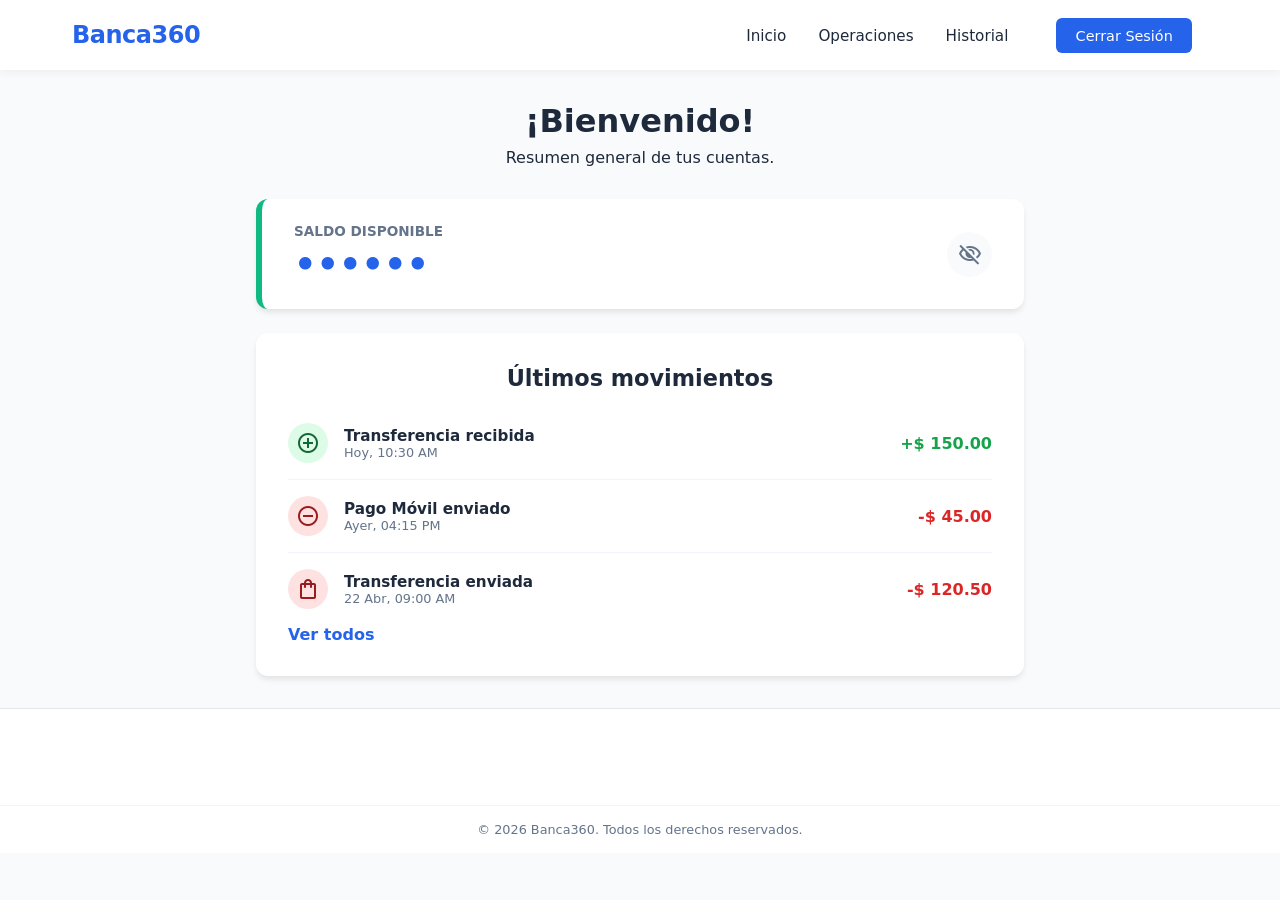
==== dashboard.html @ d0d2a0dc "igual a lo anterior con un poco mas, tmb el logout e historial (medio-medio) Co-authored-by: Copilot" ====
<!DOCTYPE html>
<html lang="es">
<head>
    <meta charset="UTF-8">
    <meta name="viewport" content="width=device-width, initial-scale=1.0">
    <title>Banca360 - Dashboard</title>
    <link rel="stylesheet" href="Style.css">
    <link href="https://fonts.googleapis.com/css2?family=Material+Symbols+Outlined" rel="stylesheet" />
</head>
<body>

    <nav class="navbar">
        <div class="nav-container">
            <a href="dashboard.html" class="nav-logo">Banca360</a>
            <div class="menu-toggle" id="mobile-menu">
                <span class="bar"></span>
                <span class="bar"></span>
                <span class="bar"></span>
            </div>
            <ul class="nav-menu">
                <li class="nav-item"><a href="dashboard.html" class="nav-link active">Inicio</a></li>
                <li class="nav-item opdesplegables">
                    <a href="#" class="nav-link">Operaciones</a>
                    <ul class="opdesplegables-menu">
                        <li><a href="transferencia.html">Transferencias</a></li>
                        <li><a href="pagomovil.html">Pago Móvil</a></li>
                        <li><a href="depositos.html">Depósitos</a></li>
                    </ul>
                </li>
                <li class="nav-item"><a href="historial.html" class="nav-link">Historial</a></li>
                <li class="nav-item"><a href="logout.html" class="nav-auth-btn">Cerrar Sesión</a></li>
            </ul>
        </div>
    </nav>

    <main class="page-content-wrapper">
        <div class="form-wrapper-custom">
            
            <div class="welcome-container">
                <h1>¡Bienvenido!</h1>
                <p>Resumen general de tus cuentas.</p>
            </div>

            <div class="dashboard-grid">
                
                <div class="task-card-custom balance-card">
                    <div class="balance-info">
                        <span class="balance-label">Saldo Disponible</span>
                        <div class="amount-wrapper">
                            <h2 id="balanceAmount" class="hidden">$ 1.000.000,00</h2>
                            <h2 id="balanceHidden">••••••</h2>
                        </div>
                    </div>
                    <button id="toggleBalance" class="btn-eye-toggle">
                        <span class="material-symbols-outlined" id="eyeIcon">visibility_off</span>
                    </button>
                </div>

                <div class="task-card-custom">
                    <div class="header-task">
                        <h2>Últimos movimientos</h2>
                    </div>
                    
                    <ul class="transaction-list">
                        <li class="transaction-item">
                            <div class="tx-icon incoming"><span class="material-symbols-outlined">add_circle</span></div>
                            <div class="tx-info">
                                <p class="tx-name">Transferencia recibida</p>
                                <p class="tx-date">Hoy, 10:30 AM</p>
                            </div>
                            <span class="tx-amount positive">+$ 150.00</span>
                        </li>
                        <li class="transaction-item">
                            <div class="tx-icon outgoing"><span class="material-symbols-outlined">remove_circle</span></div>
                            <div class="tx-info">
                                <p class="tx-name">Pago Móvil enviado</p>
                                <p class="tx-date">Ayer, 04:15 PM</p>
                            </div>
                            <span class="tx-amount negative">-$ 45.00</span>
                        </li>
                        <li class="transaction-item">
                            <div class="tx-icon outgoing"><span class="material-symbols-outlined">shopping_bag</span></div>
                            <div class="tx-info">
                                <p class="tx-name">Transferencia enviada</p>
                                <p class="tx-date">22 Abr, 09:00 AM</p>
                            </div>
                            <span class="tx-amount negative">-$ 120.50</span>
                        </li>
                    </ul>
                    <a href="historial.html" class="login-link">Ver todos</a>
                </div>
                
            </div>
        </div>
    </main>

    <footer class="footer">
        <div class="footer-bottom">
            &copy; 2026 Banca360. Todos los derechos reservados.
        </div>
    </footer>

    <script src="script.js"></script>
</body>
</html>
---- Style.css ----
:root {
    --primary-color: #2563eb;
    --text-dark: #1e293b;
    --text-light: #64748b;
    --bg-white: #ffffff;
    --bg-light: #f8fafc;
    --transition: all 0.3s ease;
}

* {
    margin: 0;
    padding: 0;
    box-sizing: border-box;
    font-family: 'Segoe UI', system-ui, sans-serif;
}

body {
    background-color: var(--bg-light);
    color: var(--text-dark);
}

/*////////////////////////////// NAVBAR //////////////////////////////*/
.navbar {
    background: var(--bg-white);
    height: 70px;
    display: flex;
    justify-content: center;
    align-items: center;
    position: sticky;
    top: 0;
    z-index: 1000;
    box-shadow: 0 2px 10px rgba(0,0,0,0.05);
}

.nav-container {
    display: flex;
    justify-content: space-between;
    align-items: center;
    width: 100%;
    max-width: 1200px;
    padding: 0 2rem;
}

.nav-logo {
    font-size: 1.5rem;
    font-weight: 700;
    color: var(--primary-color);
    text-decoration: none;
    letter-spacing: -0.5px;
}

.nav-menu {
    display: flex;
    list-style: none;
    align-items: center;
}

.nav-item {
    position: relative;
    padding: 0 1rem;
}

.nav-link {
    text-decoration: none;
    color: var(--text-dark);
    font-weight: 500;
    font-size: 0.95rem;
    transition: var(--transition);
}

.nav-link:hover {
    color: var(--primary-color);
}

/* --- opdesplegables --- */
.opdesplegables-menu {
    position: absolute;
    top: 100%;
    left: 0;
    background: var(--bg-white);
    box-shadow: 0 10px 15px -3px rgba(0,0,0,0.1);
    border-radius: 8px;
    padding: 0.5rem 0;
    min-width: 160px;
    opacity: 0;
    visibility: hidden;
    transform: translateY(10px);
    transition: var(--transition);
    list-style: none;
}

.opdesplegables:hover .opdesplegables-menu {
    opacity: 1;
    visibility: visible;
    transform: translateY(0);
}

.opdesplegables-menu li a {
    display: block;
    padding: 0.7rem 1.2rem;
    text-decoration: none;
    color: var(--text-light);
    font-size: 0.9rem;
    transition: var(--transition);
}

.opdesplegables-menu li a:hover {
    background: var(--bg-light);
    color: var(--primary-color);
    padding-left: 1.5rem;
}

/* --- BOTÓN AUTH --- */
.nav-auth-btn {
    background: var(--primary-color);
    color: white;
    padding: 0.6rem 1.2rem;
    border-radius: 6px;
    text-decoration: none;
    font-weight: 500;
    font-size: 0.9rem;
    transition: var(--transition);
    margin-left: 1rem;
}

.nav-auth-btn:hover {
    background: #1d4ed8;
    box-shadow: 0 4px 6px -1px rgba(37, 99, 235, 0.2);
}

/*////////////////////////////// FOOTER //////////////////////////////*/
.footer {
    background: var(--bg-white);
    border-top: 1px solid #e2e8f0;
    padding: 3rem 0 1rem 0;
    margin-top: auto;
}

.footer-container {
    max-width: 1200px;
    margin: 0 auto;
    display: grid;
    grid-template-columns: repeat(auto-fit, minmax(200px, 1fr));
    gap: 2rem;
    padding: 0 2rem;
}

.footer-section h3, .footer-section h4 {
    margin-bottom: 1rem;
    color: var(--text-dark);
}

.footer-section p, .footer-section ul {
    color: var(--text-light);
    font-size: 0.9rem;
    list-style: none;
}

.footer-section ul li {
    margin-bottom: 0.5rem;
}

.footer-section a {
    text-decoration: none;
    color: var(--text-light);
    transition: var(--transition);
}

.footer-section a:hover {
    color: var(--primary-color);
}

.footer-bottom {
    text-align: center;
    margin-top: 3rem;
    padding-top: 1rem;
    border-top: 1px solid #f1f5f9;
    font-size: 0.8rem;
    color: var(--text-light);
}
/***************************************************/

/* --- RESPONSIVE --- */
@media screen and (max-width: 768px) {
    .menu-toggle {
        display: block;
        cursor: pointer;
    }
    
    .bar {
        display: block;
        width: 25px;
        height: 3px;
        margin: 5px auto;
        background: var(--text-dark);
        transition: var(--transition);
    }

    .nav-menu {
        position: fixed;
        top: -100%;
        left: 0;
        flex-direction: column;
        background: var(--bg-white);
        width: 100%;
        text-align: center;
        transition: 0.3s;
        box-shadow: 0 10px 27px rgba(0, 0, 0, 0.05);
        padding: 2rem 0;
    }

    .nav-menu.active {
        top: 70px;
    }

    .nav-item {
        margin: 1.5rem 0;
    }

    .opdesplegables-menu {
        position: static;
        opacity: 1;
        visibility: visible;
        transform: none;
        box-shadow: none;
        display: none;
    }
    
    .opdesplegables:hover .opdesplegables-menu {
        display: block;
    }
}

/*////////////////////////////// FORMULARIO (MODIFICADO) //////////////////////////////*/

/* Wrapper: Resetea el centrado del main y limita el ancho */
.form-wrapper-custom {
    max-width: 800px;
    margin: 2rem auto;
    text-align: left; /* Corrige el problema de alineación */
    padding: 0 1rem;
}

/* La tarjeta blanca */
.task-card-custom {
    background: var(--bg-white);
    padding: 2rem;
    border-radius: 12px;
    box-shadow: 0 4px 6px -1px rgba(0,0,0,0.1);
}

.header-task h2 { 
    margin-bottom: 0.5rem; 
    font-size: 1.4rem; 
    color: var(--text-dark); 
    text-align: center;
}

.header-task h3 { 
    margin-bottom: 0.5rem; 
    font-size: 1.8rem; 
    color: var(--text-dark); 
    text-align: center;
}
.header-task p { 
    color: var(--text-light); 
    margin-bottom: 2rem; 
    font-size: 1.1rem; 
    text-align: center;
}
/* ********************** select ********************/

/* El contenedor ayuda a poner la flecha personalizada */
.select-caja-flecha {
    position: relative;
    width: 100%;
}

.select-minimalista{
    appearance: none; /* Quita el estilo de Windows/Mac */
    -webkit-appearance: none;
    padding: 0.8rem 1rem;
    border: 1px solid #d7e3f1;
    border-radius: 12px;
    background-color: white;
    font-size: 0.9rem;
    width: 100%;
    cursor: pointer;
    color: #333;
    /* La flechita de la imagen */
    background-image: url("data:image/svg+xml,%3Csvg xmlns='http://www.w3.org/2000/svg' fill='none' viewBox='0 0 24 24' stroke='%23333'%3E%3Cpath stroke-linecap='round' stroke-linejoin='round' stroke-width='2' d='M19 9l-7 7-7-7'%3E%3C/path%3E%3C/svg%3E");
    background-repeat: no-repeat;
    background-position: right 1rem center;
    background-size: 1rem;
}

/* El truco para las opciones */
.custom-minimal-select option {
    padding: 10px;
    background-color: white;
    color: #050834;
}
/*////////////////////////////// INPUT DE MONTO (RESPONSIVE & CENTRADO) //////////////////////////////*/

.amount-group {
    margin-bottom: 2.5rem;
    width: 100%;
    display: flex;
    flex-direction: column;
    align-items: center; /* Centra la etiqueta y el helper */
}

.amount-container {
    display: flex;
    justify-content: center; /* Mantiene el contenido centrado horizontalmente */
    align-items: baseline;   /* Alinea el texto 'Bs' con la base de los números */
    gap: 12px;
    padding: 1rem 0;
    border-bottom: 2px solid #e2e8f0;
    /* Responsive: ocupa el 90% del ancho móvil hasta un máximo de 400px */
    width: 90%; 
    max-width: 400px;
    margin: 0 auto;
    transition: var(--transition);
    overflow: hidden; /* Red de seguridad para evitar desbordamientos */
}

.amount-container:focus-within {
    border-color: var(--primary-color);
}

.currency-label {
    /* Tamaño fluido: se encoge en móviles pequeños */
    font-size: clamp(1.2rem, 5vw, 2rem); 
    font-weight: 800;
    color: var(--text-dark);
    flex-shrink: 0; /* Evita que el símbolo se aplaste */
}

.amount-container input {
    border: none !important;
    background: transparent !important;
    /* Fuente fluida: entre 2rem y 3.5rem según el ancho de pantalla */
    font-size: clamp(2rem, 8vw, 3.5rem) !important;
    font-weight: 700;
    color: var(--primary-color);
    outline: none !important;
    box-shadow: none !important;
    padding: 0 !important;
    text-align: center;
    /* Ocupa el espacio disponible sin empujar el contenedor */
    width: 100%;
    min-width: 0; 
}

.amount-container input::placeholder {
    color: #cbd5e1;
}

.amount-helper {
    display: flex;
    align-items: center;
    justify-content: center;
    gap: 6px;
    font-size: clamp(0.75rem, 3vw, 0.85rem);
    color: var(--text-light);
    margin-top: 1rem;
    padding: 0 1rem;
    text-align: center;
}

.amount-helper .material-symbols-outlined {
    font-size: 1.1rem;
    color: var(--primary-color);
}

/* Ajuste extra para pantallas extremadamente pequeñas */
@media (max-width: 320px) {
    .amount-container {
        gap: 5px;
    }
    .amount-container input {
        font-size: 1.8rem !important;
    }
}
/*////////////////////////////// ESTILOS PARA INPUTS CON ÍCONO (NUEVO) //////////////////////////////*/

.input-with-icon {
    position: relative;
    width: 100%;
    display: flex;
    align-items: center;
}

/* Estilo para el contenedor del ícono */
.input-with-icon .icon-perfil{
    position: absolute;
    left: 1rem; /* Posición desde la izquierda */
    display: flex;
    align-items: center;
    justify-content: center;
    pointer-events: none; /* Importante para que el clic pase al input */
    color: #a0aec0; /* Color gris de tu imagen */
}

/* Estilo para el ícono en sí (SVG o IMG) */
.input-with-icon .icon-perfil svg,
.input-with-icon .icon-perfil img {
    width: 1.1rem; /* Tamaño del ícono */
    height: 1.1rem;
}

/* Modificamos tu input existente para darle espacio al ícono */
.input-with-icon input {
    padding-left: 2.8rem !important; /* Mueve el texto a la derecha para no pisar el ícono */
}

/***************************************************/
/* Grid de formulario */
.form-row { 
    display: grid; 
    grid-template-columns: 1fr 1fr; 
    gap: 1.5rem; 
    margin-bottom: 1.5rem; 
}
.form-group { 
    display: flex; 
    flex-direction: column; 
    gap: 0.5rem; 
    margin-bottom: 1.5rem;
}
.form-group label { 
    font-weight: 600; 
    font-size: 0.9rem; 
    color: var(--text-dark);
}

/* Estilos para las secciones del formulario */
.form-section {
    border: none;
    border-top: 1px solid #e2e8f0;
    margin-top: 2rem;
    padding-top: 1.5rem;
}

/* El primer fieldset no necesita borde superior */
.form-section:first-of-type {
    border-top: none;
    margin-top: 0;
    padding-top: 0;
}

.section-title {
    font-size: 1.1rem;
    font-weight: 700;
    color: var(--primary-color);
    margin-bottom: 1rem;
    padding: 0 0.5rem;
    float: left; /* Permite que el título se comporte como un encabezado */
    width: 100%;
}

/* Ajuste para que los rows no se peguen a la leyenda */
.form-section .form-row {
    clear: both;
}

.form-group input, .form-group select, .form-group textarea {
    padding: 0.8rem;
    border: 1px solid #d7e3f1;
    border-radius: 12px;
    font-size: 0.9rem;
    width: 100%;
}
.form-group option{
    font-size: 0.9rem; 
    padding: 12px; 
    background-color: #f0f5fd;
}   
  
.form-group select:focus {
    outline: none;
    border-color: #b5bfdb;
}
.form-group input:focus, .form-group select:focus, .form-group textarea:focus {
    outline: none;
    border-color: #b5bfdb;
    box-shadow: 0 0 0 2px rgba(183, 183, 196, 0.2);
}

/* Contenedor del grupo */
.combo-id {
    display: flex;
    align-items: stretch;
}

/* Selector extra pequeño (XS) */
.select-tipo-xs {
    width: 50px !important; /* Ancho mínimo para la letra y la flecha */
    min-width: 50px !important;
    padding-left: 0.6rem !important;
    padding-right: 1.2rem !important; /* Espacio justo para la flecha */
    border-right: 1px solid #d7e3f1 !important;
    border-top-right-radius: 0 !important;
    border-bottom-right-radius: 0 !important;
    background-position: right 0.3rem center !important; /* Flecha pegada al borde derecho */
    font-size: 0.85rem !important;
}

/* Ajuste del input para que use el resto del espacio */
.combo-id input {
    flex: 1;
    border-top-left-radius: 0 !important;
    border-bottom-left-radius: 0 !important;
    padding-left: 0.8rem !important;
}

/* Reset de padding para la fecha (ya que no tiene icono) */
.input-with-icon input[type="date"] {
    padding-left: 0.8rem !important;
}

/* Contenedor de la sección */
.form-section-container {
    border: none;
    border-top: 1px solid #e2e8f0; /* Línea sutil divisoria */
    margin-top: 1rem;
    position: relative;
}

/* El primer bloque no necesita línea arriba */
.form-section-container:first-of-type {
    border-top: none;
    margin-top: 0;
    padding-top: 0;
}

/* Título de la sección (Legend) */
.custom-section-title {
    font-size: 1.1rem;
    font-weight: 700;
    color: var(--primary-color); /* Usa el azul de tu proyecto */
    display: block;
    padding: 0;
    margin: 0 0 1.5rem 0;
    width: 100%;
    float: none;
}

/* Ajuste para que las cuadrículas (form-row) respeten el espacio */
.form-section-container .form-row {
    margin-top: 0;
}


.tags-input { display: flex; gap: 0.5rem; align-items: center; min-height: 42px;}
.tag { background: #eef2ff; color: var(--primary-color); padding: 0.4rem 0.8rem; border-radius: 4px; font-size: 0.8rem; cursor: pointer; }

/* Actions */
.form-actions { display: flex; justify-content: flex-end; gap: 1rem; margin-top: 1rem; }
.btn-primary { background: var(--text-dark); color: white; padding: 0.8rem 1.5rem; border-radius: 6px; border: none; cursor: pointer; }
.btn-secondary { background: white; border: 1px solid #e2e8f0; padding: 0.8rem 1.5rem; border-radius: 6px; cursor: pointer; }

/* Responsive Form */
@media (max-width: 600px) {
    .form-row { grid-template-columns: 1fr; }
}

/* Lista de requisitos de contraseña */
.password-requirements {
    list-style: none;
    padding: 0;
    margin-top: 10px;
    font-size: 0.8rem;
    color: var(--text-light);
}

.password-requirements li {
    display: flex;
    align-items: center;
    gap: 8px;
    margin-bottom: 4px;
}

.password-requirements .material-symbols-outlined {
    font-size: 0.9rem;
    vertical-align: middle;
}

.password-requirements li.valid {
    color: #10b981;
}

.form-footer-actions {
    text-align: center;
    margin-top: 1rem;
}

.btn-submit-full {
    background: var(--primary-color);
    color: white;
    padding: 1rem;
    border-radius: 6px;
    border: none;
    font-weight: 500;
    font-size: 0.9rem;
    transition: var(--transition);
    width: 100%;
    cursor: pointer;
}

.btn-submit-full:hover {
    background: #1d4ed8;
    box-shadow: 0 4px 6px -1px rgba(37, 99, 235, 0.2);
}

.login-prompt {
    margin-top: 1.5rem;
    font-size: 0.9rem;
    color: var(--text-light);
    text-align: center;
    
}

.login-link {
    color: var(--primary-color);
    font-weight: 600;
    text-decoration: none;
    transition: var(--transition);
}

.login-link:hover {
    text-decoration: underline;
}

/* --- LOGIN --- */
.form-login-container {
    max-width: 450px !important; 
}

.centered-header {
    text-align: center;
}

/* --- SPINNER --- */
.spinner {
    display: none;
    width: 20px;
    height: 20px;
    border: 3px solid rgba(255,255,255,0.3);
    border-radius: 50%;
    border-top-color: #fff;
    animation: spin 1s ease-in-out infinite;
    margin-left: 10px;
}

.spinner.show {
    display: block;
}

@keyframes spin { 
    to { transform: rotate(360deg); } 
}

.btn-loading { 
    display: flex !important; 
    align-items: center; 
    justify-content: center; 
    pointer-events: none; 
    opacity: 0.8; 
}

.dashboard-grid {
    display: flex;
    flex-direction: column;
    gap: 1.5rem;
    max-width: 800px;
    margin: 0 auto;
}

/* --- DASHBOARD --- */
.welcome-container {
    margin-bottom: 2rem;
}

.welcome-container h1 {
    color: var(--text-dark);
    font-size: 2rem;
    margin-bottom: 0.2rem;
    text-align: center;
}

.welcome-container p {
    color: var(--text-dark);
    font-size: 1rem;
    margin-bottom: 0.2rem;
    margin-top: 0.5rem;
    text-align: center;
}

.balance-card {
    display: flex;
    justify-content: space-between;
    align-items: center;
    border-left: 6px solid #10b981;
    padding: 1.5rem 2rem !important;
}

.balance-info {
    display: flex;
    flex-direction: column;
}

.balance-label {
    font-size: 0.85rem;
    color: var(--text-light);
    text-transform: uppercase;
    font-weight: 600;
}

.amount-wrapper h2 {
    font-size: 2.2rem;
    color: var(--primary-color);
    margin: 5px 0 0 0;
}

.btn-eye-toggle {
    background: var(--bg-light);
    border: none;
    border-radius: 50%;
    width: 45px;
    height: 45px;
    cursor: pointer;
    display: flex;
    align-items: center;
    justify-content: center;
    color: var(--text-light);
    transition: var(--transition);
}

.btn-eye-toggle:hover {
    background: #e2e8f0;
    color: var(--primary-color);
}

/* Transacciones */
.transaction-list {
    list-style: none;
    margin-top: 1rem;
}

.transaction-item {
    display: flex;
    align-items: center;
    padding: 1rem 0;
    border-bottom: 1px solid #f1f5f9;
}

.transaction-item:last-child {
    border-bottom: none;
}

.tx-icon {
    width: 40px;
    height: 40px;
    border-radius: 50%;
    display: flex;
    align-items: center;
    justify-content: center;
    margin-right: 1rem;
}

.incoming { background: #dcfce7; color: #166534; }
.outgoing { background: #fee2e2; color: #991b1b; }

.tx-info { flex: 1; }
.tx-name { font-weight: 600; font-size: 0.95rem; }
.tx-date { font-size: 0.8rem; color: var(--text-light); }

.tx-amount { font-weight: 700; }
.positive { color: #16a34a; }
.negative { color: #dc2626; }

.hidden { display: none !important; }

/* --- LÓGICA DE CENTRADO TOTAL --- */
.layout-centrado-total {
    display: flex;
    flex-direction: column;
    min-height: 100vh; 
}

.layout-centrado-total .page-content-wrapper {
    flex: 1; 
    display: flex;
    align-items: center;
    justify-content: center; 
    padding: 0;
}

.layout-centrado-total .form-wrapper-custom {
    margin: 0 !important; 
    width: 100%;
    max-width: 500px; 
}


.card-logout-centrada {
    text-align: center;
}

.icon-finalizado {
    font-size: 4rem !important;
    color: #10b981;
    margin-bottom: 1rem;
}

.btn-regreso-centrado {
    display: block;
    text-decoration: none;
}

/* --- FOOTER MINIMALISTA --- */
.layout-centrado-total .footer {
    padding: 1rem 0 !important; 
    margin-top: 0 !important;
    border-top: none !important;
}

.layout-centrado-total .footer-bottom {
    margin-top: 0 !important;
    padding-top: 0 !important;
    border-top: none !important;
    font-size: 0.75rem !important;
}

.layout-centrado-total .footer-container {
    display: none; 
}

/* --- ESTILOS DE HISTORIAL Y FILTROS --- */

.filter-container {
    display: flex;
    gap: 10px;
    margin-bottom: 1.5rem;
}

.filter-btn {
    padding: 0.6rem 1.2rem;
    border-radius: 20px;
    border: 1px solid #d7e3f1;
    background: white;
    color: var(--text-light);
    cursor: pointer;
    font-size: 0.85rem;
    font-weight: 500;
    transition: var(--transition);
}

.filter-btn:hover {
    background: var(--bg-light);
    border-color: var(--primary-color);
}

.filter-btn.active {
    background: var(--primary-color);
    color: white;
    border-color: var(--primary-color);
    box-shadow: 0 4px 6px -1px rgba(37, 99, 235, 0.2);
}

/* Ajuste de la fila de transacción */
.btn-detail-icon {
    margin-left: 1rem;
    color: var(--text-light);
    display: flex;
    align-items: center;
    transition: var(--transition);
}

.btn-detail-icon:hover {
    color: var(--primary-color);
    transform: translateX(3px);
}

.tx-entry {
    transition: all 0.2s ease-in-out;
}

/* Estilo para que se vea clickable */
.transaction-item:hover {
    background-color: #fcfdfe;
}
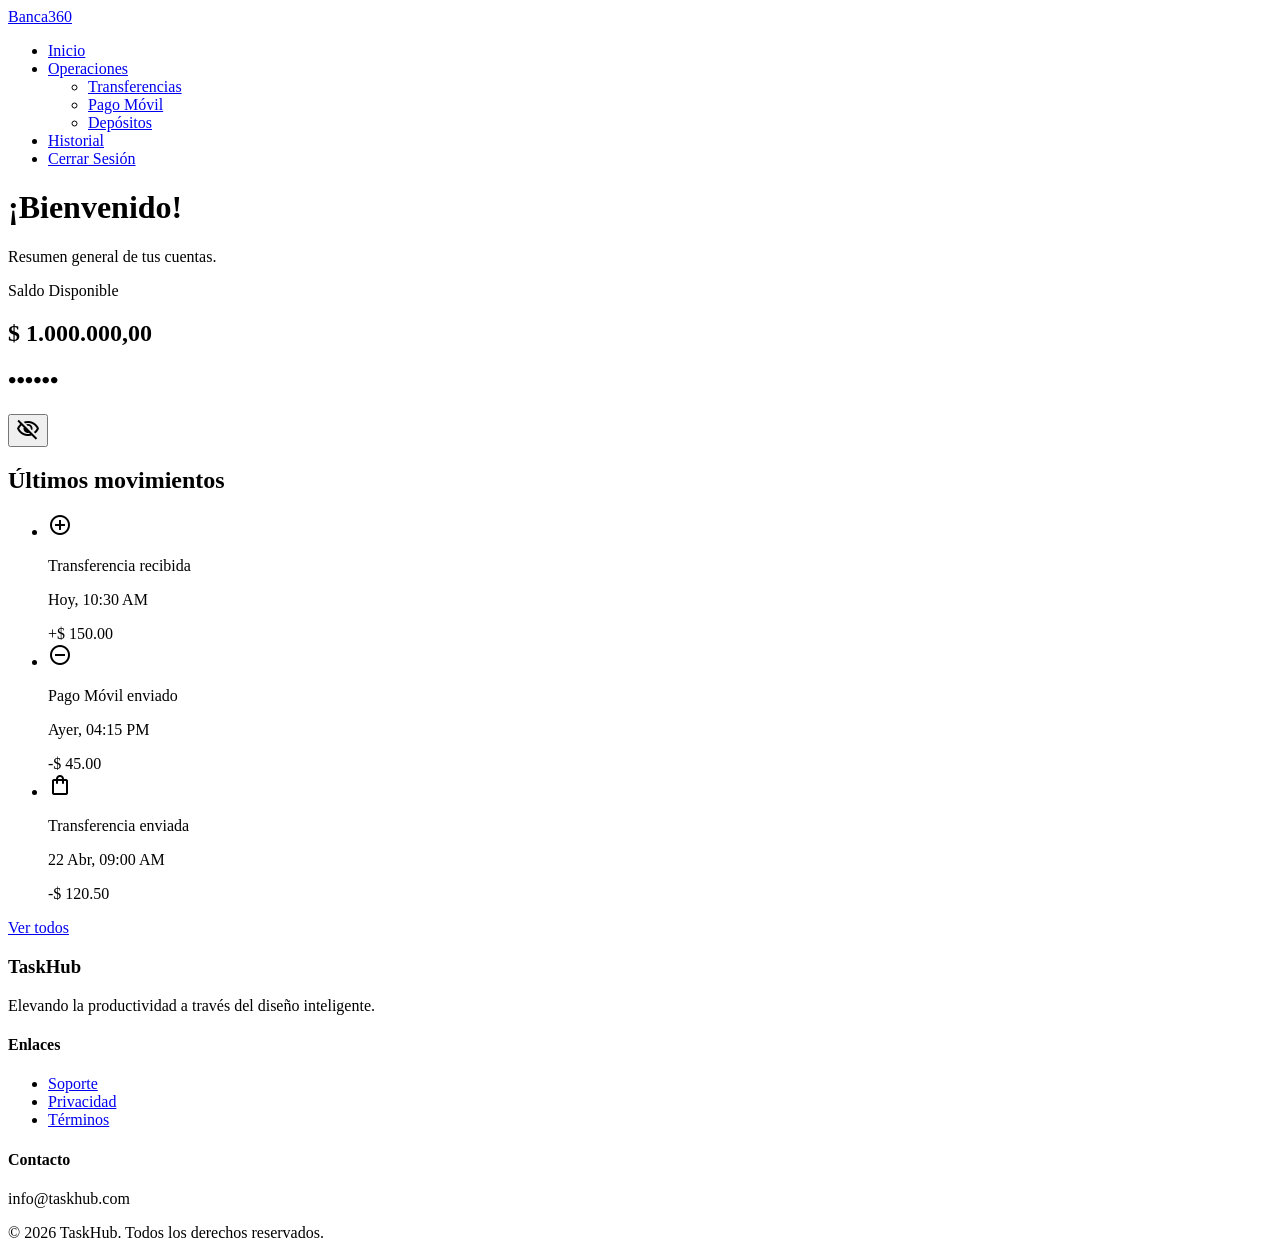
==== commit 838e53d6: "rutas acomodadas Co-authored-by: Copilot <copilot@github.com>" ====
--- a/dashboard.html
+++ b/dashboard.html
@@ -95,8 +95,26 @@
     </main>
 
     <footer class="footer">
+        <div class="footer-container">
+            <div class="footer-section">
+                <h3>TaskHub</h3>
+                <p>Elevando la productividad a través del diseño inteligente.</p>
+            </div>
+            <div class="footer-section">
+                <h4>Enlaces</h4>
+                <ul>
+                    <li><a href="#">Soporte</a></li>
+                    <li><a href="#">Privacidad</a></li>
+                    <li><a href="#">Términos</a></li>
+                </ul>
+            </div>
+            <div class="footer-section">
+                <h4>Contacto</h4>
+                <p>info@taskhub.com</p>
+            </div>
+        </div>
         <div class="footer-bottom">
-            &copy; 2026 Banca360. Todos los derechos reservados.
+            &copy; 2026 TaskHub. Todos los derechos reservados.
         </div>
     </footer>
 
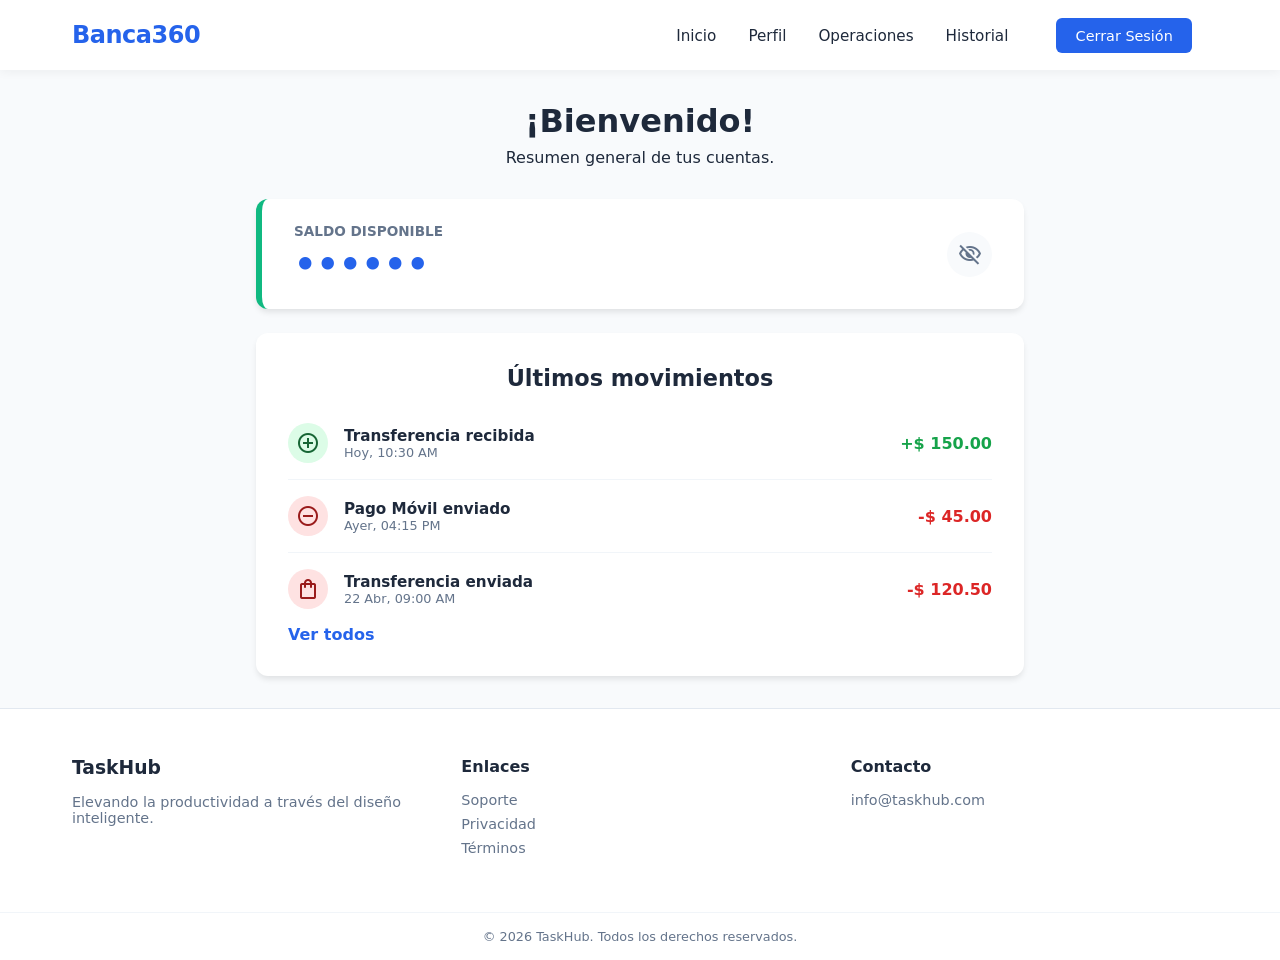
==== commit 2e28d172: "historial casi listo Co-authored-by: Copilot <copilot@github.com>" ====
--- a/dashboard.html
+++ b/dashboard.html
@@ -17,8 +17,10 @@
                 <span class="bar"></span>
                 <span class="bar"></span>
             </div>
+            
             <ul class="nav-menu">
                 <li class="nav-item"><a href="dashboard.html" class="nav-link active">Inicio</a></li>
+                <li class="nav-item"><a href="perfil.html" class="nav-link">Perfil</a></li>
                 <li class="nav-item opdesplegables">
                     <a href="#" class="nav-link">Operaciones</a>
                     <ul class="opdesplegables-menu">
--- a/Style.css
+++ b/Style.css
@@ -0,0 +1,1100 @@
+:root {
+    --primary-color: #2563eb;
+    --text-dark: #1e293b;
+    --text-light: #64748b;
+    --bg-white: #ffffff;
+    --bg-light: #f8fafc;
+    --border-color: #e2e8f0;
+    --transition: all 0.3s ease;
+}
+
+* {
+    margin: 0;
+    padding: 0;
+    box-sizing: border-box;
+    font-family: 'Segoe UI', system-ui, sans-serif;
+}
+
+body {
+    background-color: var(--bg-light);
+    color: var(--text-dark);
+}
+
+/*////////////////////////////// NAVBAR //////////////////////////////*/
+.navbar {
+    background: var(--bg-white);
+    height: 70px;
+    display: flex;
+    justify-content: center;
+    align-items: center;
+    position: sticky;
+    top: 0;
+    z-index: 1000;
+    box-shadow: 0 2px 10px rgba(0,0,0,0.05);
+}
+
+.nav-container {
+    display: flex;
+    justify-content: space-between;
+    align-items: center;
+    width: 100%;
+    max-width: 1200px;
+    padding: 0 2rem;
+}
+
+.nav-logo {
+    font-size: 1.5rem;
+    font-weight: 700;
+    color: var(--primary-color);
+    text-decoration: none;
+    letter-spacing: -0.5px;
+}
+
+.nav-menu {
+    display: flex;
+    list-style: none;
+    align-items: center;
+}
+
+.nav-item {
+    position: relative;
+    padding: 0 1rem;
+}
+
+.nav-link {
+    text-decoration: none;
+    color: var(--text-dark);
+    font-weight: 500;
+    font-size: 0.95rem;
+    transition: var(--transition);
+}
+
+.nav-link:hover {
+    color: var(--primary-color);
+}
+
+/* --- opdesplegables --- */
+.opdesplegables-menu {
+    position: absolute;
+    top: 100%;
+    left: 0;
+    background: var(--bg-white);
+    box-shadow: 0 10px 15px -3px rgba(0,0,0,0.1);
+    border-radius: 8px;
+    padding: 0.5rem 0;
+    min-width: 160px;
+    opacity: 0;
+    visibility: hidden;
+    transform: translateY(10px);
+    transition: var(--transition);
+    list-style: none;
+}
+
+.opdesplegables:hover .opdesplegables-menu {
+    opacity: 1;
+    visibility: visible;
+    transform: translateY(0);
+}
+
+.opdesplegables-menu li a {
+    display: block;
+    padding: 0.7rem 1.2rem;
+    text-decoration: none;
+    color: var(--text-light);
+    font-size: 0.9rem;
+    transition: var(--transition);
+}
+
+.opdesplegables-menu li a:hover {
+    background: var(--bg-light);
+    color: var(--primary-color);
+    padding-left: 1.5rem;
+}
+
+/* --- BOTÓN AUTH --- */
+.nav-auth-btn {
+    background: var(--primary-color);
+    color: white;
+    padding: 0.6rem 1.2rem;
+    border-radius: 6px;
+    text-decoration: none;
+    font-weight: 500;
+    font-size: 0.9rem;
+    transition: var(--transition);
+    margin-left: 1rem;
+}
+
+.nav-auth-btn:hover {
+    background: #1d4ed8;
+    box-shadow: 0 4px 6px -1px rgba(37, 99, 235, 0.2);
+}
+
+/*////////////////////////////// FOOTER //////////////////////////////*/
+.footer {
+    background: var(--bg-white);
+    border-top: 1px solid #e2e8f0;
+    padding: 3rem 0 1rem 0;
+    margin-top: auto;
+}
+
+.footer-container {
+    max-width: 1200px;
+    margin: 0 auto;
+    display: grid;
+    grid-template-columns: repeat(auto-fit, minmax(200px, 1fr));
+    gap: 2rem;
+    padding: 0 2rem;
+}
+
+.footer-section h3, .footer-section h4 {
+    margin-bottom: 1rem;
+    color: var(--text-dark);
+}
+
+.footer-section p, .footer-section ul {
+    color: var(--text-light);
+    font-size: 0.9rem;
+    list-style: none;
+}
+
+.footer-section ul li {
+    margin-bottom: 0.5rem;
+}
+
+.footer-section a {
+    text-decoration: none;
+    color: var(--text-light);
+    transition: var(--transition);
+}
+
+.footer-section a:hover {
+    color: var(--primary-color);
+}
+
+.footer-bottom {
+    text-align: center;
+    margin-top: 3rem;
+    padding-top: 1rem;
+    border-top: 1px solid #f1f5f9;
+    font-size: 0.8rem;
+    color: var(--text-light);
+}
+/***************************************************/
+
+/* --- RESPONSIVE --- */
+@media screen and (max-width: 768px) {
+    .menu-toggle {
+        display: block;
+        cursor: pointer;
+    }
+    
+    .bar {
+        display: block;
+        width: 25px;
+        height: 3px;
+        margin: 5px auto;
+        background: var(--text-dark);
+        transition: var(--transition);
+    }
+
+    .nav-menu {
+        position: fixed;
+        top: -100%;
+        left: 0;
+        flex-direction: column;
+        background: var(--bg-white);
+        width: 100%;
+        text-align: center;
+        transition: 0.3s;
+        box-shadow: 0 10px 27px rgba(0, 0, 0, 0.05);
+        padding: 2rem 0;
+    }
+
+    .nav-menu.active {
+        top: 70px;
+    }
+
+    .nav-item {
+        margin: 1.5rem 0;
+    }
+
+    .opdesplegables-menu {
+        position: static;
+        opacity: 1;
+        visibility: visible;
+        transform: none;
+        box-shadow: none;
+        display: none;
+    }
+    
+    .opdesplegables:hover .opdesplegables-menu {
+        display: block;
+    }
+}
+
+/*////////////////////////////// FORMULARIO (MODIFICADO) //////////////////////////////*/
+
+/* Wrapper: Resetea el centrado del main y limita el ancho */
+.form-wrapper-custom {
+    max-width: 800px;
+    margin: 2rem auto;
+    text-align: left; /* Corrige el problema de alineación */
+    padding: 0 1rem;
+}
+
+/* La tarjeta blanca */
+.task-card-custom {
+    background: var(--bg-white);
+    padding: 2rem;
+    border-radius: 12px;
+    box-shadow: 0 4px 6px -1px rgba(0,0,0,0.1);
+}
+
+.header-task h2 { 
+    margin-bottom: 0.5rem; 
+    font-size: 1.4rem; 
+    color: var(--text-dark); 
+    text-align: center;
+}
+
+.header-task h3 { 
+    margin-bottom: 0.5rem; 
+    font-size: 1.8rem; 
+    color: var(--text-dark); 
+    text-align: center;
+}
+.header-task p { 
+    color: var(--text-light); 
+    margin-bottom: 2rem; 
+    font-size: 1.1rem; 
+    text-align: center;
+}
+/* ********************** select ********************/
+
+/* El contenedor ayuda a poner la flecha personalizada */
+.select-caja-flecha {
+    position: relative;
+    width: 100%;
+}
+
+.select-minimalista{
+    appearance: none; /* Quita el estilo de Windows/Mac */
+    -webkit-appearance: none;
+    padding: 0.8rem 1rem;
+    border: 1px solid #d7e3f1;
+    border-radius: 12px;
+    background-color: white;
+    font-size: 0.9rem;
+    width: 100%;
+    cursor: pointer;
+    color: #333;
+    /* La flechita de la imagen */
+    background-image: url("data:image/svg+xml,%3Csvg xmlns='http://www.w3.org/2000/svg' fill='none' viewBox='0 0 24 24' stroke='%23333'%3E%3Cpath stroke-linecap='round' stroke-linejoin='round' stroke-width='2' d='M19 9l-7 7-7-7'%3E%3C/path%3E%3C/svg%3E");
+    background-repeat: no-repeat;
+    background-position: right 1rem center;
+    background-size: 1rem;
+}
+
+/* El truco para las opciones */
+.custom-minimal-select option {
+    padding: 10px;
+    background-color: white;
+    color: #050834;
+}
+/*////////////////////////////// INPUT DE MONTO (RESPONSIVE & CENTRADO) //////////////////////////////*/
+
+.amount-group {
+    margin-bottom: 2.5rem;
+    width: 100%;
+    display: flex;
+    flex-direction: column;
+    align-items: center; /* Centra la etiqueta y el helper */
+}
+
+.amount-container {
+    display: flex;
+    justify-content: center; /* Mantiene el contenido centrado horizontalmente */
+    align-items: baseline;   /* Alinea el texto 'Bs' con la base de los números */
+    gap: 12px;
+    padding: 1rem 0;
+    border-bottom: 2px solid #e2e8f0;
+    /* Responsive: ocupa el 90% del ancho móvil hasta un máximo de 400px */
+    width: 90%; 
+    max-width: 400px;
+    margin: 0 auto;
+    transition: var(--transition);
+    overflow: hidden; /* Red de seguridad para evitar desbordamientos */
+}
+
+.amount-container:focus-within {
+    border-color: var(--primary-color);
+}
+
+.currency-label {
+    /* Tamaño fluido: se encoge en móviles pequeños */
+    font-size: clamp(1.2rem, 5vw, 2rem); 
+    font-weight: 800;
+    color: var(--text-dark);
+    flex-shrink: 0; /* Evita que el símbolo se aplaste */
+}
+
+.amount-container input {
+    border: none !important;
+    background: transparent !important;
+    /* Fuente fluida: entre 2rem y 3.5rem según el ancho de pantalla */
+    font-size: clamp(2rem, 8vw, 3.5rem) !important;
+    font-weight: 700;
+    color: var(--primary-color);
+    outline: none !important;
+    box-shadow: none !important;
+    padding: 0 !important;
+    text-align: center;
+    /* Ocupa el espacio disponible sin empujar el contenedor */
+    width: 100%;
+    min-width: 0; 
+}
+
+.amount-container input::placeholder {
+    color: #cbd5e1;
+}
+
+.amount-helper {
+    display: flex;
+    align-items: center;
+    justify-content: center;
+    gap: 6px;
+    font-size: clamp(0.75rem, 3vw, 0.85rem);
+    color: var(--text-light);
+    margin-top: 1rem;
+    padding: 0 1rem;
+    text-align: center;
+}
+
+.amount-helper .material-symbols-outlined {
+    font-size: 1.1rem;
+    color: var(--primary-color);
+}
+
+/* Ajuste extra para pantallas extremadamente pequeñas */
+@media (max-width: 320px) {
+    .amount-container {
+        gap: 5px;
+    }
+    .amount-container input {
+        font-size: 1.8rem !important;
+    }
+}
+/*////////////////////////////// ESTILOS PARA INPUTS CON ÍCONO (NUEVO) //////////////////////////////*/
+
+.input-with-icon {
+    position: relative;
+    width: 100%;
+    display: flex;
+    align-items: center;
+}
+
+/* Estilo para el contenedor del ícono */
+.input-with-icon .icon-perfil{
+    position: absolute;
+    left: 1rem; /* Posición desde la izquierda */
+    display: flex;
+    align-items: center;
+    justify-content: center;
+    pointer-events: none; /* Importante para que el clic pase al input */
+    color: #a0aec0; /* Color gris de tu imagen */
+}
+
+/* Estilo para el ícono en sí (SVG o IMG) */
+.input-with-icon .icon-perfil svg,
+.input-with-icon .icon-perfil img {
+    width: 1.1rem; /* Tamaño del ícono */
+    height: 1.1rem;
+}
+
+/* Modificamos tu input existente para darle espacio al ícono */
+.input-with-icon input {
+    padding-left: 2.8rem !important; /* Mueve el texto a la derecha para no pisar el ícono */
+}
+
+/***************************************************/
+/* Grid de formulario */
+.form-row { 
+    display: grid; 
+    grid-template-columns: 1fr 1fr; 
+    gap: 1.5rem; 
+    margin-bottom: 1.5rem; 
+}
+.form-group { 
+    display: flex; 
+    flex-direction: column; 
+    gap: 0.5rem; 
+    margin-bottom: 1.5rem;
+}
+.form-group label { 
+    font-weight: 600; 
+    font-size: 0.9rem; 
+    color: var(--text-dark);
+}
+
+/* Estilos para las secciones del formulario */
+.form-section {
+    border: none;
+    border-top: 1px solid #e2e8f0;
+    margin-top: 2rem;
+    padding-top: 1.5rem;
+}
+
+/* El primer fieldset no necesita borde superior */
+.form-section:first-of-type {
+    border-top: none;
+    margin-top: 0;
+    padding-top: 0;
+}
+
+.section-title {
+    font-size: 1.1rem;
+    font-weight: 700;
+    color: var(--primary-color);
+    margin-bottom: 1rem;
+    padding: 0 0.5rem;
+    float: left; /* Permite que el título se comporte como un encabezado */
+    width: 100%;
+}
+
+/* Ajuste para que los rows no se peguen a la leyenda */
+.form-section .form-row {
+    clear: both;
+}
+
+.form-group input, .form-group select, .form-group textarea {
+    padding: 0.8rem;
+    border: 1px solid #d7e3f1;
+    border-radius: 12px;
+    font-size: 0.9rem;
+    width: 100%;
+}
+.form-group option{
+    font-size: 0.9rem; 
+    padding: 12px; 
+    background-color: #f0f5fd;
+}   
+  
+.form-group select:focus {
+    outline: none;
+    border-color: #b5bfdb;
+}
+.form-group input:focus, .form-group select:focus, .form-group textarea:focus {
+    outline: none;
+    border-color: #b5bfdb;
+    box-shadow: 0 0 0 2px rgba(183, 183, 196, 0.2);
+}
+
+/* Contenedor del grupo */
+.combo-id {
+    display: flex;
+    align-items: stretch;
+}
+
+/* Selector extra pequeño (XS) */
+.select-tipo-xs {
+    width: 50px !important; /* Ancho mínimo para la letra y la flecha */
+    min-width: 50px !important;
+    padding-left: 0.6rem !important;
+    padding-right: 1.2rem !important; /* Espacio justo para la flecha */
+    border-right: 1px solid #d7e3f1 !important;
+    border-top-right-radius: 0 !important;
+    border-bottom-right-radius: 0 !important;
+    background-position: right 0.3rem center !important; /* Flecha pegada al borde derecho */
+    font-size: 0.85rem !important;
+}
+
+/* Ajuste del input para que use el resto del espacio */
+.combo-id input {
+    flex: 1;
+    border-top-left-radius: 0 !important;
+    border-bottom-left-radius: 0 !important;
+    padding-left: 0.8rem !important;
+}
+
+/* Reset de padding para la fecha (ya que no tiene icono) */
+.input-with-icon input[type="date"] {
+    padding-left: 0.8rem !important;
+}
+
+/* Contenedor de la sección */
+.form-section-container {
+    border: none;
+    border-top: 1px solid #e2e8f0; /* Línea sutil divisoria */
+    margin-top: 1rem;
+    position: relative;
+}
+
+/* El primer bloque no necesita línea arriba */
+.form-section-container:first-of-type {
+    border-top: none;
+    margin-top: 0;
+    padding-top: 0;
+}
+
+/* Título de la sección (Legend) */
+.custom-section-title {
+    font-size: 1.1rem;
+    font-weight: 700;
+    color: var(--primary-color); /* Usa el azul de tu proyecto */
+    display: block;
+    padding: 0;
+    margin: 0 0 1.5rem 0;
+    width: 100%;
+    float: none;
+}
+
+/* Ajuste para que las cuadrículas (form-row) respeten el espacio */
+.form-section-container .form-row {
+    margin-top: 0;
+}
+
+
+.tags-input { display: flex; gap: 0.5rem; align-items: center; min-height: 42px;}
+.tag { background: #eef2ff; color: var(--primary-color); padding: 0.4rem 0.8rem; border-radius: 4px; font-size: 0.8rem; cursor: pointer; }
+
+/* Actions */
+.form-actions { display: flex; justify-content: flex-end; gap: 1rem; margin-top: 1rem; }
+.btn-primary { background: var(--text-dark); color: white; padding: 0.8rem 1.5rem; border-radius: 6px; border: none; cursor: pointer; }
+.btn-secondary { background: white; border: 1px solid #e2e8f0; padding: 0.8rem 1.5rem; border-radius: 6px; cursor: pointer; }
+
+/* Responsive Form */
+@media (max-width: 600px) {
+    .form-row { grid-template-columns: 1fr; }
+}
+
+/* Lista de requisitos de contraseña */
+.password-requirements {
+    list-style: none;
+    padding: 0;
+    margin-top: 10px;
+    font-size: 0.8rem;
+    color: var(--text-light);
+}
+
+.password-requirements li {
+    display: flex;
+    align-items: center;
+    gap: 8px;
+    margin-bottom: 4px;
+}
+
+.password-requirements .material-symbols-outlined {
+    font-size: 0.9rem;
+    vertical-align: middle;
+}
+
+.password-requirements li.valid {
+    color: #10b981;
+}
+
+.form-footer-actions {
+    text-align: center;
+    margin-top: 1rem;
+}
+
+.btn-submit-full {
+    background: var(--primary-color);
+    color: white;
+    padding: 1rem;
+    border-radius: 6px;
+    border: none;
+    font-weight: 500;
+    font-size: 0.9rem;
+    transition: var(--transition);
+    width: 100%;
+    cursor: pointer;
+}
+
+.btn-submit-full:hover {
+    background: #1d4ed8;
+    box-shadow: 0 4px 6px -1px rgba(37, 99, 235, 0.2);
+}
+
+.login-prompt {
+    margin-top: 1.5rem;
+    font-size: 0.9rem;
+    color: var(--text-light);
+    text-align: center;
+    
+}
+
+.login-link {
+    color: var(--primary-color);
+    font-weight: 600;
+    text-decoration: none;
+    transition: var(--transition);
+}
+
+.login-link:hover {
+    text-decoration: underline;
+}
+
+/* --- LOGIN --- */
+.form-login-container {
+    max-width: 450px !important; 
+}
+
+.centered-header {
+    text-align: center;
+}
+
+/* --- SPINNER --- */
+.spinner {
+    display: none;
+    width: 20px;
+    height: 20px;
+    border: 3px solid rgba(255,255,255,0.3);
+    border-radius: 50%;
+    border-top-color: #fff;
+    animation: spin 1s ease-in-out infinite;
+    margin-left: 10px;
+}
+
+.spinner.show {
+    display: block;
+}
+
+@keyframes spin { 
+    to { transform: rotate(360deg); } 
+}
+
+.btn-loading { 
+    display: flex !important; 
+    align-items: center; 
+    justify-content: center; 
+    pointer-events: none; 
+    opacity: 0.8; 
+}
+
+.dashboard-grid {
+    display: flex;
+    flex-direction: column;
+    gap: 1.5rem;
+    max-width: 800px;
+    margin: 0 auto;
+}
+
+/* --- DASHBOARD --- */
+.welcome-container {
+    margin-bottom: 2rem;
+}
+
+.welcome-container h1 {
+    color: var(--text-dark);
+    font-size: 2rem;
+    margin-bottom: 0.2rem;
+    text-align: center;
+}
+
+.welcome-container p {
+    color: var(--text-dark);
+    font-size: 1rem;
+    margin-bottom: 0.2rem;
+    margin-top: 0.5rem;
+    text-align: center;
+}
+
+.balance-card {
+    display: flex;
+    justify-content: space-between;
+    align-items: center;
+    border-left: 6px solid #10b981;
+    padding: 1.5rem 2rem !important;
+}
+
+.balance-info {
+    display: flex;
+    flex-direction: column;
+}
+
+.balance-label {
+    font-size: 0.85rem;
+    color: var(--text-light);
+    text-transform: uppercase;
+    font-weight: 600;
+}
+
+.amount-wrapper h2 {
+    font-size: 2.2rem;
+    color: var(--primary-color);
+    margin: 5px 0 0 0;
+}
+
+.btn-eye-toggle {
+    background: var(--bg-light);
+    border: none;
+    border-radius: 50%;
+    width: 45px;
+    height: 45px;
+    cursor: pointer;
+    display: flex;
+    align-items: center;
+    justify-content: center;
+    color: var(--text-light);
+    transition: var(--transition);
+}
+
+.btn-eye-toggle:hover {
+    background: #e2e8f0;
+    color: var(--primary-color);
+}
+
+/* Transacciones */
+.transaction-list {
+    list-style: none;
+    margin-top: 1rem;
+}
+
+.transaction-item {
+    display: flex;
+    align-items: center;
+    padding: 1rem 0;
+    border-bottom: 1px solid #f1f5f9;
+}
+
+.transaction-item:last-child {
+    border-bottom: none;
+}
+
+.tx-icon {
+    width: 40px;
+    height: 40px;
+    border-radius: 50%;
+    display: flex;
+    align-items: center;
+    justify-content: center;
+    margin-right: 1rem;
+}
+
+.incoming { background: #dcfce7; color: #166534; }
+.outgoing { background: #fee2e2; color: #991b1b; }
+
+.tx-info { flex: 1; }
+.tx-name { font-weight: 600; font-size: 0.95rem; }
+.tx-date { font-size: 0.8rem; color: var(--text-light); }
+
+.tx-amount { font-weight: 700; }
+.positive { color: #16a34a; }
+.negative { color: #dc2626; }
+
+.hidden { display: none !important; }
+
+/* --- LÓGICA DE CENTRADO TOTAL --- */
+.layout-centrado-total {
+    display: flex;
+    flex-direction: column;
+    min-height: 100vh; 
+}
+
+.layout-centrado-total .page-content-wrapper {
+    flex: 1; 
+    display: flex;
+    align-items: center;
+    justify-content: center; 
+    padding: 0;
+}
+
+.layout-centrado-total .form-wrapper-custom {
+    margin: 0 !important; 
+    width: 100%;
+    max-width: 500px; 
+}
+
+
+.card-logout-centrada {
+    text-align: center;
+}
+
+.icon-finalizado {
+    font-size: 4rem !important;
+    color: #10b981;
+    margin-bottom: 1rem;
+}
+
+.btn-regreso-centrado {
+    display: block;
+    text-decoration: none;
+}
+
+/* --- FOOTER MINIMALISTA --- */
+.layout-centrado-total .footer {
+    padding: 1rem 0 !important; 
+    margin-top: 0 !important;
+    border-top: none !important;
+}
+
+.layout-centrado-total .footer-bottom {
+    margin-top: 0 !important;
+    padding-top: 0 !important;
+    border-top: none !important;
+    font-size: 0.75rem !important;
+}
+
+.layout-centrado-total .footer-container {
+    display: none; 
+}
+
+/* --- ESTILOS DE HISTORIAL Y FILTROS --- */
+
+.filter-container {
+    display: flex;
+    gap: 10px;
+    margin-bottom: 1.5rem;
+}
+
+.filter-btn {
+    padding: 0.6rem 1.2rem;
+    border-radius: 20px;
+    border: 1px solid #d7e3f1;
+    background: white;
+    color: var(--text-light);
+    cursor: pointer;
+    font-size: 0.85rem;
+    font-weight: 500;
+    transition: var(--transition);
+}
+
+.filter-btn:hover {
+    background: var(--bg-light);
+    border-color: var(--primary-color);
+}
+
+.filter-btn.active {
+    background: var(--primary-color);
+    color: white;
+    border-color: var(--primary-color);
+    box-shadow: 0 4px 6px -1px rgba(37, 99, 235, 0.2);
+}
+
+/* Ajuste de la fila de transacción */
+.btn-detail-icon {
+    margin-left: 1rem;
+    color: var(--text-light);
+    display: flex;
+    align-items: center;
+    transition: var(--transition);
+}
+
+.btn-detail-icon:hover {
+    color: var(--primary-color);
+    transform: translateX(3px);
+}
+
+.tx-entry {
+    transition: all 0.2s ease-in-out;
+}
+
+/* Estilo para que se vea clickable */
+.transaction-item:hover {
+    background-color: #fcfdfe;
+}
+/* --- ESTILOS DE PERFIL --- */
+
+.profile-header {
+    text-align: center;
+    margin-bottom: 2rem;
+}
+
+.avatar-container {
+    margin-bottom: 1rem;
+}
+
+.avatar-container .material-symbols-outlined {
+    font-size: 5rem;
+    color: var(--primary-color);
+}
+
+.profile-card {
+    margin-bottom: 1.5rem !important;
+}
+
+.profile-info-grid {
+    display: grid;
+    grid-template-columns: 1fr 1fr; /* Dos columnas en pantallas grandes */
+    gap: 1.5rem;
+    margin-top: 1rem;
+}
+
+/* Ajuste para móvil */
+@media (max-width: 600px) {
+    .profile-info-grid {
+        grid-template-columns: 1fr;
+    }
+}
+
+.info-item label {
+    font-size: 0.8rem;
+    color: var(--text-light);
+    display: block;
+    margin-bottom: 4px;
+    text-transform: uppercase;
+    font-weight: 700;
+}
+
+.info-item p {
+    font-size: 1rem;
+    color: var(--text-dark);
+    font-weight: 500;
+}
+
+/* Opciones de Seguridad */
+.security-item {
+    display: flex;
+    justify-content: space-between;
+    align-items: center;
+    padding: 1rem 0;
+    border-bottom: 1px solid var(--border-color);
+}
+
+.security-item:last-child {
+    border-bottom: none;
+}
+
+.sec-title {
+    font-weight: 600;
+    color: var(--text-dark);
+}
+
+.sec-desc {
+    font-size: 0.85rem;
+    color: var(--text-light);
+}
+
+.status-badge {
+    padding: 4px 12px;
+    border-radius: 20px;
+    font-size: 0.75rem;
+    font-weight: 700;
+}
+
+.status-badge.valid {
+    background: #dcfce7;
+    color: #166534;
+}
+/* --- ESTILOS DEL DESPLEGABLE --- */
+.password-collapse {
+    max-height: 0;
+    overflow: hidden;
+    opacity: 0;
+    transition: max-height 0.5s cubic-bezier(0.4, 0, 0.2, 1), 
+                opacity 0.4s ease, 
+                margin 0.4s ease;
+    background: var(--bg-light);
+    border-radius: 8px;
+}
+
+.password-collapse.show {
+    max-height: 500px; /* Suficiente para los nuevos campos */
+    opacity: 1;
+    margin-top: 1rem;
+    padding: 1.5rem;
+    border: 1px solid var(--border-color);
+}
+
+/* Estilo para los checks de validación */
+.password-requirements {
+    margin-top: 10px;
+}
+
+.requirement {
+    display: flex;
+    align-items: center;
+    gap: 8px;
+    font-size: 0.85rem;
+    color: var(--text-light);
+    margin-bottom: 4px;
+    transition: color 0.3s ease;
+}
+
+.requirement.valid {
+    color: #166534; /* Verde éxito */
+}
+
+.requirement .material-symbols-outlined {
+    font-size: 16px;
+}
+
+/* Botón de información al lado del monto */
+.btn-info-detail {
+    background: none;
+    border: none;
+    color: var(--primary-color);
+    cursor: pointer;
+    margin-left: 10px;
+    display: flex;
+    align-items: center;
+    transition: transform 0.2s;
+}
+
+.btn-info-detail:hover {
+    transform: scale(1.2);
+}
+
+/* Estilos de la Mini Pantalla (Sobrepuesta) */
+.tx-modal-overlay {
+    position: fixed;
+    top: 0;
+    left: 0;
+    width: 100%;
+    height: 100%;
+    background: rgba(0, 0, 0, 0.5);
+    backdrop-filter: blur(4px);
+    display: none; /* Oculta por defecto */
+    justify-content: center;
+    align-items: center;
+    z-index: 3000;
+}
+
+.tx-modal-content {
+    background: white;
+    padding: 25px;
+    border-radius: 15px;
+    width: 90%;
+    max-width: 350px;
+    box-shadow: 0 10px 25px rgba(0,0,0,0.2);
+    animation: slideIn 0.3s ease-out;
+}
+
+@keyframes slideIn {
+    from { transform: translateY(20px); opacity: 0; }
+    to { transform: translateY(0); opacity: 1; }
+}
+
+.tx-modal-header {
+    display: flex;
+    justify-content: space-between;
+    align-items: center;
+    margin-bottom: 20px;
+    border-bottom: 1px solid #eee;
+    padding-bottom: 10px;
+}
+
+.close-modal {
+    font-size: 28px;
+    cursor: pointer;
+    color: #999;
+}
+
+.detail-item {
+    margin-bottom: 15px;
+    display: flex;
+    flex-direction: column;
+}
+
+.detail-item label {
+    font-size: 0.8rem;
+    color: #64748b;
+    text-transform: uppercase;
+    font-weight: bold;
+}
+
+.detail-item p {
+    font-size: 1rem;
+    color: #1e293b;
+    margin: 0;
+}
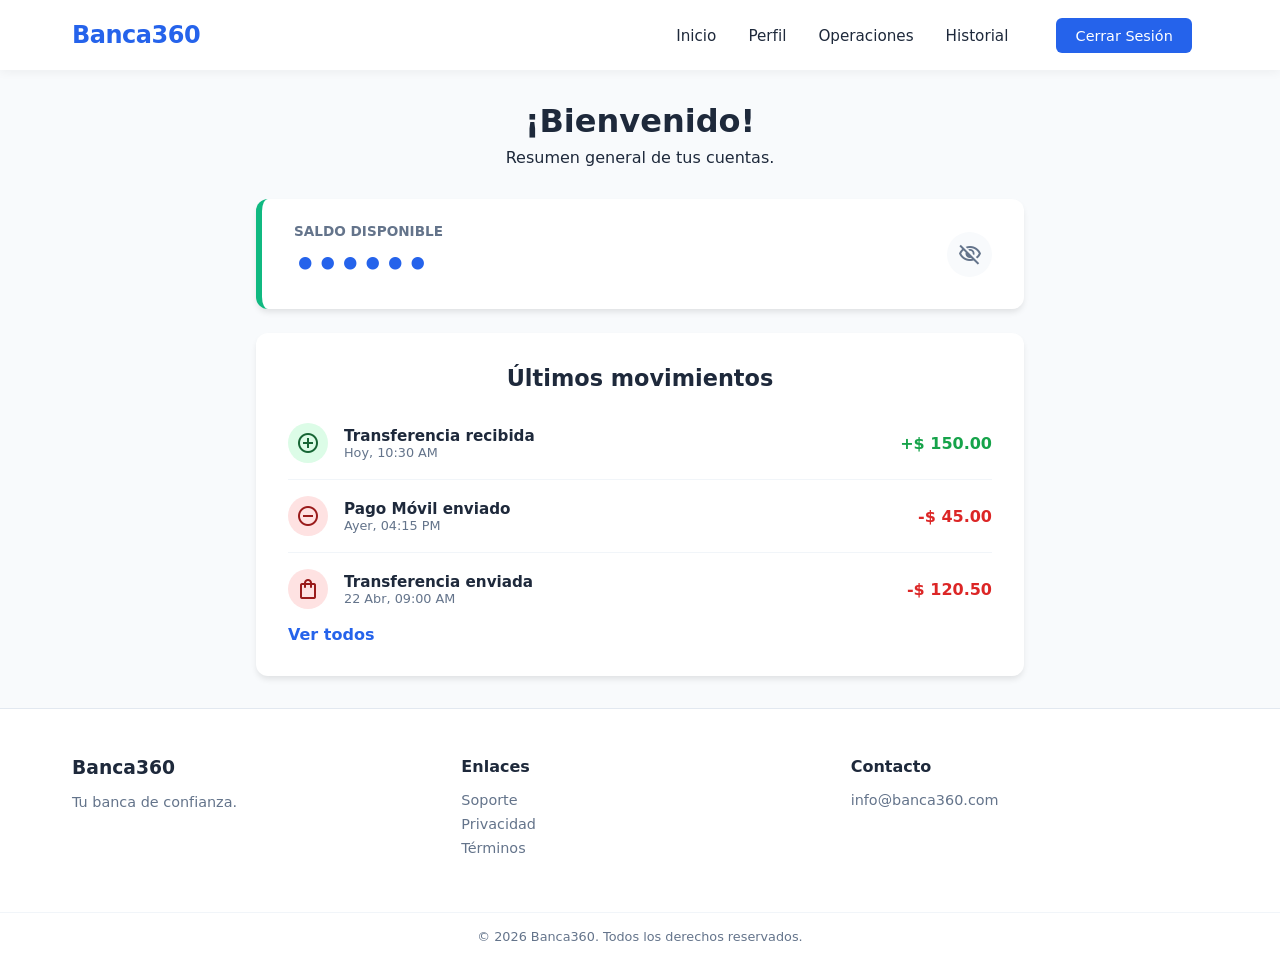
==== commit 3b7bad34: "historial y footers Co-authored-by: Copilot <copilot@github.com>" ====
--- a/dashboard.html
+++ b/dashboard.html
@@ -99,8 +99,8 @@
     <footer class="footer">
         <div class="footer-container">
             <div class="footer-section">
-                <h3>TaskHub</h3>
-                <p>Elevando la productividad a través del diseño inteligente.</p>
+                <h3>Banca360</h3>
+                <p>Tu banca de confianza.</p>
             </div>
             <div class="footer-section">
                 <h4>Enlaces</h4>
@@ -112,11 +112,11 @@
             </div>
             <div class="footer-section">
                 <h4>Contacto</h4>
-                <p>info@taskhub.com</p>
+                <p>info@banca360.com</p>
             </div>
         </div>
         <div class="footer-bottom">
-            &copy; 2026 TaskHub. Todos los derechos reservados.
+            &copy; 2026 Banca360. Todos los derechos reservados.
         </div>
     </footer>
 
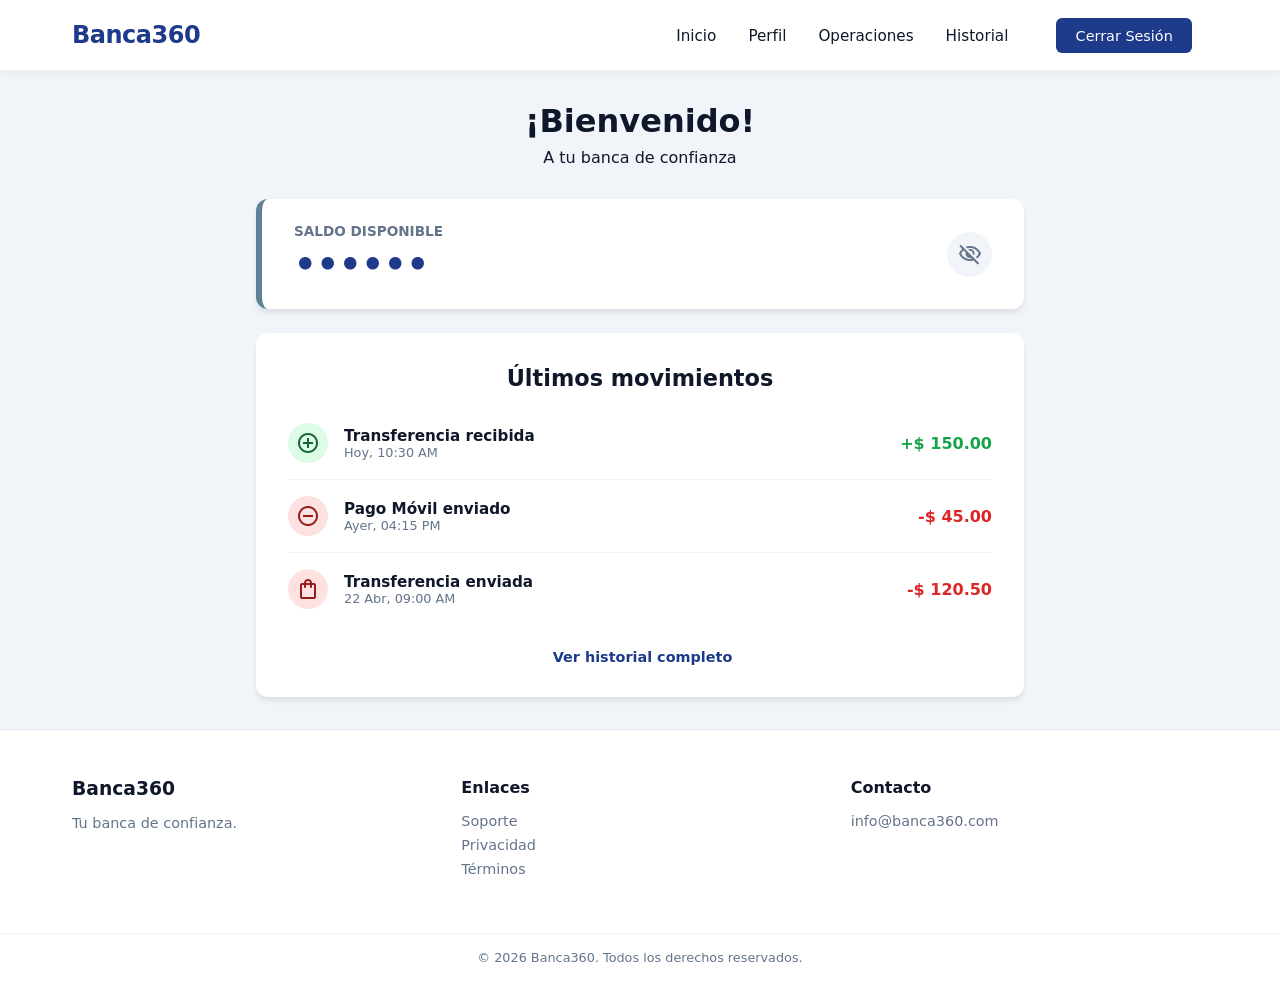
==== commit f6ba97a1: "mejora de detalles Co-authored-by: Copilot <copilot@github.com>" ====
--- a/dashboard.html
+++ b/dashboard.html
@@ -40,7 +40,7 @@
             
             <div class="welcome-container">
                 <h1>¡Bienvenido!</h1>
-                <p>Resumen general de tus cuentas.</p>
+                <p>A tu banca de confianza</p>
             </div>
 
             <div class="dashboard-grid">
@@ -49,7 +49,7 @@
                     <div class="balance-info">
                         <span class="balance-label">Saldo Disponible</span>
                         <div class="amount-wrapper">
-                            <h2 id="balanceAmount" class="hidden">$ 1.000.000,00</h2>
+                            <h2 id="balanceAmount" class="hidden">Bs. 1.000.000,00</h2>
                             <h2 id="balanceHidden">••••••</h2>
                         </div>
                     </div>
@@ -89,7 +89,12 @@
                             <span class="tx-amount negative">-$ 120.50</span>
                         </li>
                     </ul>
-                    <a href="historial.html" class="login-link">Ver todos</a>
+                    <div class="login-prompt">
+                        <a href="historial.html" class="login-link">
+                            <span class="material-symbols-outlined"></span> Ver historial completo
+                        </a>
+                    </div>
+                            
                 </div>
                 
             </div>
--- a/Style.css
+++ b/Style.css
@@ -1,13 +1,17 @@
 :root {
-    --primary-color: #2563eb;
-    --text-dark: #1e293b;
+    
+    --primary-color: #1e3a8a; 
+    
+    --primary-hover: #172554;
+    --primary-soft: #dbeafe;
+
+    --text-dark: #0f172a;   
     --text-light: #64748b;
     --bg-white: #ffffff;
-    --bg-light: #f8fafc;
-    --border-color: #e2e8f0;
+    --bg-light: #f1f5f9;    
+    --border-color: #cbd5e183;
     --transition: all 0.3s ease;
 }
-
 * {
     margin: 0;
     padding: 0;
@@ -611,7 +615,7 @@
 }
 
 .btn-submit-full:hover {
-    background: #1d4ed8;
+    background: #0a365c !important;;
     box-shadow: 0 4px 6px -1px rgba(37, 99, 235, 0.2);
 }
 
@@ -703,7 +707,7 @@
     display: flex;
     justify-content: space-between;
     align-items: center;
-    border-left: 6px solid #10b981;
+    border-left: 6px solid #06385aa2;
     padding: 1.5rem 2rem !important;
 }
 
@@ -904,10 +908,7 @@
     margin-bottom: 1rem;
 }
 
-.avatar-container .material-symbols-outlined {
-    font-size: 5rem;
-    color: var(--primary-color);
-}
+
 
 .profile-card {
     margin-bottom: 1.5rem !important;
@@ -1035,7 +1036,6 @@
     transform: scale(1.2);
 }
 
-/* Estilos de la Mini Pantalla (Sobrepuesta) */
 .tx-modal-overlay {
     position: fixed;
     top: 0;
@@ -1097,4 +1097,52 @@
     font-size: 1rem;
     color: #1e293b;
     margin: 0;
-}+}
+
+.profile-header {
+    text-align: center;
+    margin-bottom: 30px;
+}
+
+.avatar-container .material-symbols-outlined {
+    font-size: 100px;
+    color: var(--primary-color);
+}
+
+.profile-card .header-task h3 {
+    text-align: left;
+    display: flex;
+    align-items: center;
+}
+
+.profile-card .header-task h3 .material-symbols-outlined {
+    margin-right: 8px;
+}
+
+.security-item {
+    display: flex;
+    justify-content: space-between;
+    align-items: center;
+    background: var(--border-color);
+    padding: 15px;
+    border-radius: 8px;
+    border-left: 5px solid var(--primary-color);
+}
+
+.password-requirements {
+    margin-top: 10px;
+    display: flex;
+    gap: 20px;
+}
+
+.requirement {
+    font-size: 0.8rem;
+    display: flex;
+    align-items: center;
+    color: var(--text-light);
+}
+
+.text-danger {
+    color: var(--primary-color) !important;
+}
+
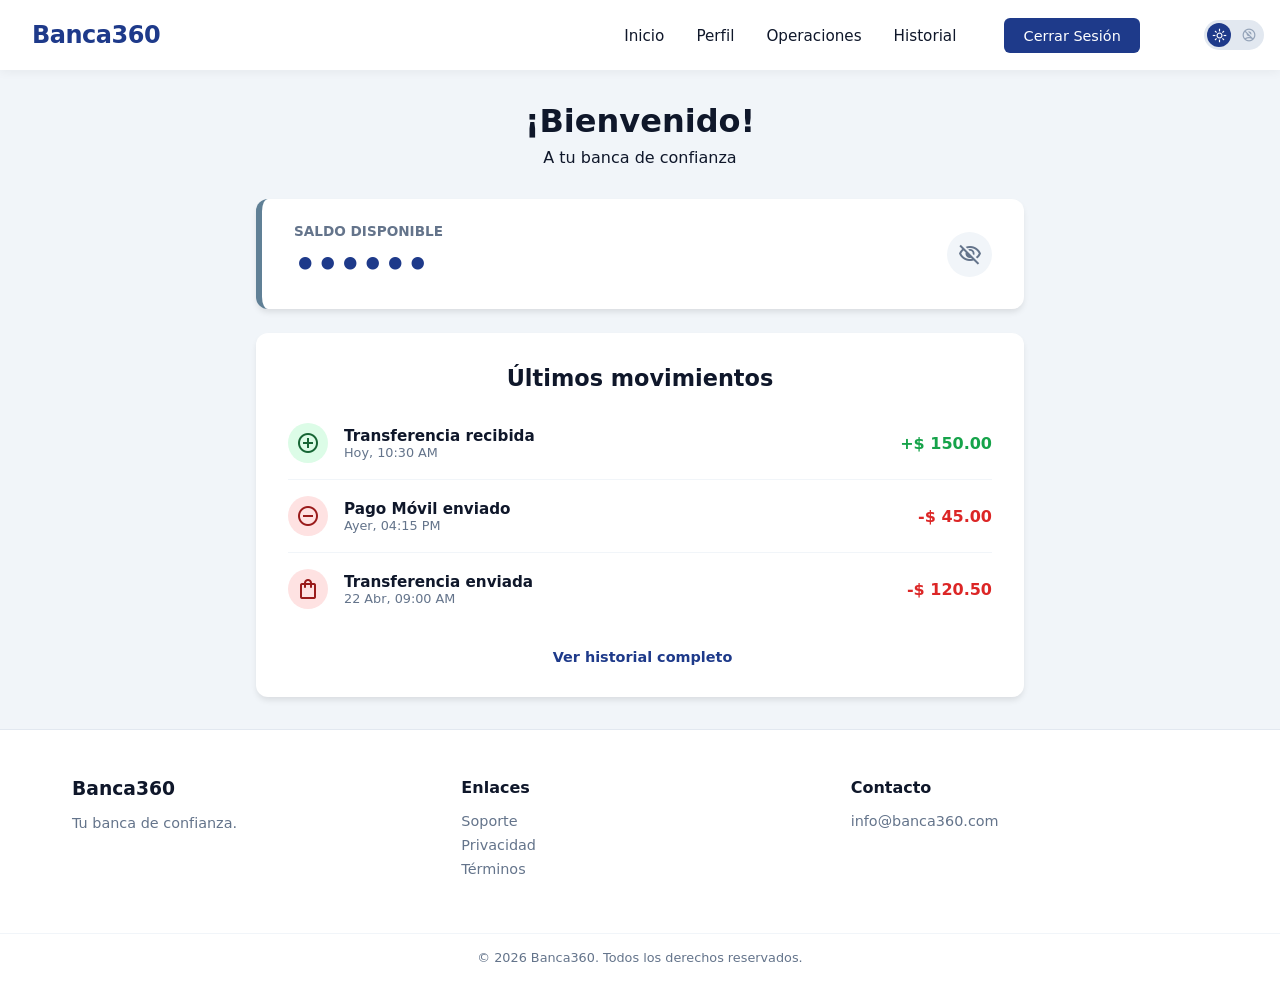
==== commit 912f120a: "dark mode" ====
--- a/dashboard.html
+++ b/dashboard.html
@@ -32,6 +32,19 @@
                 <li class="nav-item"><a href="historial.html" class="nav-link">Historial</a></li>
                 <li class="nav-item"><a href="logout.html" class="nav-auth-btn">Cerrar Sesión</a></li>
             </ul>
+        </div>
+         <div class="nav-item">
+            <label class="theme-switch" for="theme-toggle">
+                <input type="checkbox" id="theme-toggle" class="theme-switch__input">
+                <div class="theme-switch__icons">
+                    <span class="material-symbols-outlined sun-icon">&#xe518;</span>
+                    <span class="material-symbols-outlined moon-icon">&#xf03e;</span>
+                </div>
+                <div class="theme-switch__circle">
+                    <span class="material-symbols-outlined sun-active">&#xe518;</span>
+                    <span class="material-symbols-outlined moon-active">&#xf03e;</span>
+                </div>
+            </label>
         </div>
     </nav>
 
--- a/Style.css
+++ b/Style.css
@@ -12,6 +12,17 @@
     --border-color: #cbd5e183;
     --transition: all 0.3s ease;
 }
+.dark-mode {
+    /* Colores Modo Oscuro */
+    --bg-main: #121212;
+    --bg-card: #1e1e1e;
+    --text-primary: #e0e0e0;
+    --text-secondary: #b0b0b0;
+    --border-color: #333333;
+    --navbar-bg: #000000;
+    --titulos-azul-color: #4169b2;
+    --azul-oscuro: #05183b;
+}
 * {
     margin: 0;
     padding: 0;
@@ -22,6 +33,228 @@
 body {
     background-color: var(--bg-light);
     color: var(--text-dark);
+    transition: background-color 0.3s, color 0.3s;
+}
+
+/********************************************** MODO OSCURO *************************************************/
+.dark-mode {
+    background-color: #121212 !important;
+    color: #e0e0e0 !important;
+}
+
+/* Forzar a que todos los contenedores hereden el fondo */
+.dark-mode body, 
+.dark-mode .main-content, 
+.dark-mode .container-fluid,
+.dark-mode section {
+    background-color: #121212 !important;
+}
+.dark-mode legend,
+.dark-mode h3{
+    color: var(--titulos-azul-color) !important;
+}
+.dark-mode h1,
+.dark-mode span,
+.dark-mode h2, 
+.dark-mode .welcome-container p,
+.dark-mode .task-card-custom p{
+    color: var(--text-primary) !important;
+}
+.dark-mode .spinner{
+     border: 3px solid rgba(255, 255, 255, 0.3);
+}
+.dark-mode .amount-container  input::placeholder,
+.dark-mode .currency-label{
+   color: var(--titulos-azul-color) !important;
+}
+/* Ajuste para las tarjetas y formularios de Banca360 */
+.dark-mode .task-card-custom, 
+.dark-mode .form-wrapper-custom,
+.dark-mode .modal-content, 
+.dark-mode label,
+.dark-mode .password-collapse,
+
+.dark-mode .filter-btn{
+    background-color: #1e1e1e !important;
+    border-color: #333 !important;
+    color: #ffffff !important;
+}
+
+.dark-mode .filter-btn.active {
+    background-color: var(--primary-color) !important;
+}
+.dark-mode .filter-btn:hover  {
+    background-color: var(--primary-hover) !important;
+}
+.dark-mode .navbar,
+.dark-mode .nav-link,
+.dark-mode .opdesplegables-menu
+{
+    background-color: var(--text-dark) !important;
+    color: var(--text-light) !important;
+    border-top: 1px solid #031731;
+}
+.dark-mode .footer,
+.dark-mode .footer-bottom{
+    background-color: var(--text-dark) !important;
+    border-top: 1px solid #031f3b;
+   
+}
+.dark-mode .footer-section h3, 
+.dark-mode p, 
+.dark-mode h4, 
+.dark-modea{
+     color: rgb(248, 248, 248) !important;
+}
+.dark-mode .opdesplegables-menu a:hover{
+    background-color: var(--primary-color) !important;
+
+}
+.dark-mode a {
+    color: #f4f5f6 !important;
+}
+.dark-mode a:hover{
+    color: #ffffff !important;
+}
+/* Ajuste para inputs (Pago Móvil, Transferencias) */
+.dark-mode input, 
+.dark-mode select, 
+.dark-mode textarea {
+    background-color: #2c2c2c !important;
+    color: #ffffff !important;
+    border: 1px solid #444 !important;
+}
+.dark-mode .incoming { background: #3e8658 !important; color: #166534 !important; }
+.dark-mode .outgoing { background: #983434 !important; color: #991b1b !important; }
+.dark-mode .btn-eye-toggle{ background-color: var(--primary-hover) !important;}
+.dark-mode .btn-eye-toggle:hover{ background-color: var(--primary-color) !important;}
+.dark-mode .transaction-item:hover {
+    background-color: var(--border-color)!important;
+}
+
+/*******************************************************************************************/
+/* --- Estilos del Interruptor de Tema --- */
+.theme-switch {
+    --sw-width: 60px;
+    --sw-height: 30px;
+    --sw-circle: 24px;
+    --sw-bg-light: #e2e8f0; /* Un gris suave que combina con tu --bg-light */
+    --sw-bg-dark: #0f172a;  /* Usando tu --text-dark */
+    user-select: none;
+    display: inline-flex;
+    align-items: center;
+    position: relative;
+    cursor: pointer;
+    width: var(--sw-width);
+    height: var(--sw-height);
+    border-radius: 30px;
+    background-color: var(--sw-bg-light);
+    transition: background-color 0.3s ease;
+    overflow: hidden;
+}
+
+.theme-switch__input {
+    position: absolute;
+    opacity: 0;
+    width: 0; height: 0;
+}
+
+/* Iconos de fondo (los que se ven "apagados") */
+.theme-switch__icons {
+    display: flex;
+    justify-content: space-between;
+    align-items: center;
+    width: 100%;
+    padding: 0 7px;
+    pointer-events: none;
+}
+
+.theme-switch__icons .material-symbols-outlined {
+    font-size: 16px;
+    color: #94a3b8; /* Gris tenue */
+    transition: color 0.3s ease;
+}
+
+/* El círculo deslizante azul */
+.theme-switch__circle {
+    position: absolute;
+    left: 3px;
+    width: var(--sw-circle);
+    height: var(--sw-circle);
+    background-color: var(--primary-color); /* Tu azul principal */
+    border-radius: 50%;
+    transition: transform 0.3s cubic-bezier(0.4, 0, 0.2, 1);
+    z-index: 2;
+    display: flex;
+    align-items: center;
+    justify-content: center;
+}
+
+.theme-switch__circle .material-symbols-outlined {
+    color: white;
+    font-size: 15px;
+    position: absolute;
+    transition: opacity 0.2s ease;
+    font-variation-settings: 'FILL' 0, 'wght' 400;
+}
+
+/* Lógica de visibilidad de iconos dentro del círculo */
+.moon-active { opacity: 0; }
+.sun-active { opacity: 1; }
+
+/* --- ESTADOS --- */
+
+/* Cuando el checkbox está activo (Modo Oscuro) */
+.theme-switch__input:checked + .theme-switch__icons + .theme-switch__circle {
+    transform: translateX(30px); /* Desliza a la derecha */
+}
+
+.theme-switch__input:checked + .theme-switch__icons + .theme-switch__circle .sun-active { opacity: 0; }
+.theme-switch__input:checked + .theme-switch__icons + .theme-switch__circle .moon-active { opacity: 1; }
+
+/* Cambio de fondo del switch basado en tu modo oscuro */
+.dark-mode .theme-switch {
+    background-color: var(--bg-card) !important;
+    border: 1px solid var(--border-color);
+}
+
+/* Ajuste manual si no quieres depender solo de la clase .dark-mode */
+.theme-switch__input:checked ~ .theme-switch__icons .sun-icon { color: #475569; }
+/***************************************************************************************/
+/* The slider */
+.slider {
+  --background: #28096b;
+  position: absolute;
+  cursor: pointer;
+  top: 0;
+  left: 0;
+  right: 0;
+  bottom: 0;
+  background-color: var(--background);
+  transition: .5s;
+  border-radius: 30px;
+}
+
+.slider:before {
+  position: absolute;
+  content: "";
+  height: 1.4em;
+  width: 1.4em;
+  border-radius: 50%;
+  left: 10%;
+  bottom: 15%;
+  box-shadow: inset 8px -4px 0px 0px #fff000;
+  background: var(--background);
+  transition: .5s;
+}
+
+input:checked + .slider {
+  background-color: #522ba7;
+}
+
+input:checked + .slider:before {
+  transform: translateX(100%);
+  box-shadow: inset 15px -4px 0px 15px #fff000;
 }
 
 /*////////////////////////////// NAVBAR //////////////////////////////*/
@@ -896,6 +1129,8 @@
 /* Estilo para que se vea clickable */
 .transaction-item:hover {
     background-color: #fcfdfe;
+    
+    border-radius:5px ;
 }
 /* --- ESTILOS DE PERFIL --- */
 
@@ -1145,4 +1380,3 @@
 .text-danger {
     color: var(--primary-color) !important;
 }
-
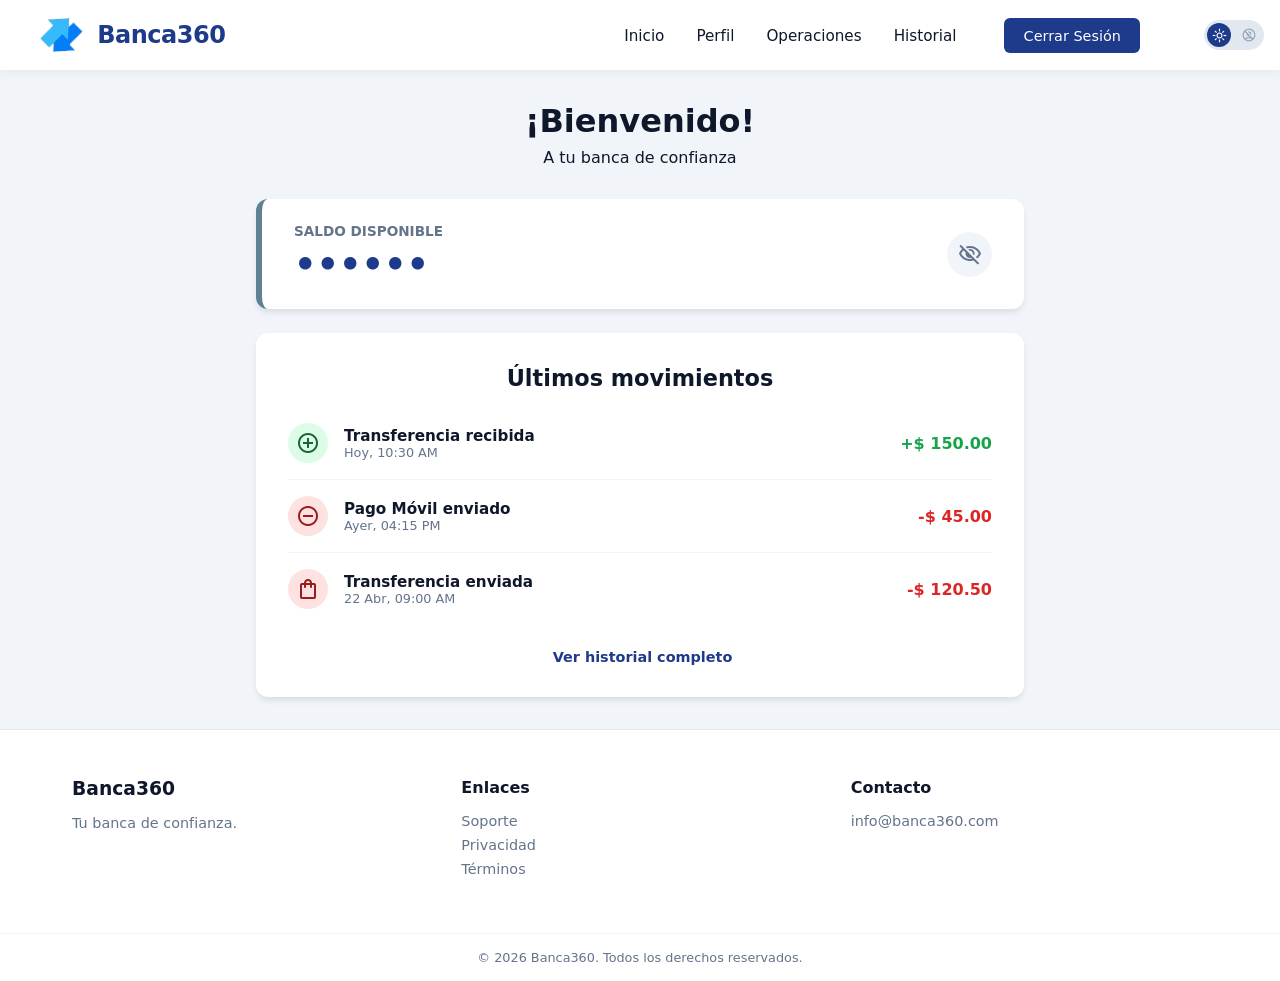
==== commit c4718195: "logo en nav y head" ====
--- a/dashboard.html
+++ b/dashboard.html
@@ -4,6 +4,9 @@
     <meta charset="UTF-8">
     <meta name="viewport" content="width=device-width, initial-scale=1.0">
     <title>Banca360 - Dashboard</title>
+
+    <link rel="icon" type="image/png" href="logocortado.png">
+
     <link rel="stylesheet" href="Style.css">
     <link href="https://fonts.googleapis.com/css2?family=Material+Symbols+Outlined" rel="stylesheet" />
 </head>
@@ -11,7 +14,7 @@
 
     <nav class="navbar">
         <div class="nav-container">
-            <a href="dashboard.html" class="nav-logo">Banca360</a>
+            <a href="dashboard.html" class="nav-logo"><img src="logo.png" alt="Banca360" class="navbar-logo-img">Banca360</a>
             <div class="menu-toggle" id="mobile-menu">
                 <span class="bar"></span>
                 <span class="bar"></span>
--- a/Style.css
+++ b/Style.css
@@ -110,6 +110,9 @@
     background-color: var(--primary-color) !important;
 
 }
+.dark-mode .tx-modal-content {
+    background: var(--bg-card) !important;
+}
 .dark-mode a {
     color: #f4f5f6 !important;
 }
@@ -123,6 +126,9 @@
     background-color: #2c2c2c !important;
     color: #ffffff !important;
     border: 1px solid #444 !important;
+}
+.dark-mode .form-group option{
+    background-color: #2c2c2c !important;
 }
 .dark-mode .incoming { background: #3e8658 !important; color: #166534 !important; }
 .dark-mode .outgoing { background: #983434 !important; color: #991b1b !important; }
@@ -279,7 +285,18 @@
     padding: 0 2rem;
 }
 
+.nav-logo img {
+    height: 50px;    /* Ajusta este número según el tamaño de tu navbar */
+    width: auto;     /* Mantiene la proporción para que no se vea estirado */
+    display: block;
+    object-fit: contain;
+}
+
 .nav-logo {
+    display: flex;         /* Esto pone la imagen y el texto en la misma línea */
+    align-items: center;   /* Centra la imagen y el texto verticalmente */
+    gap: 12px;             /* El espacio exacto entre la imagen y el texto */
+    
     font-size: 1.5rem;
     font-weight: 700;
     color: var(--primary-color);
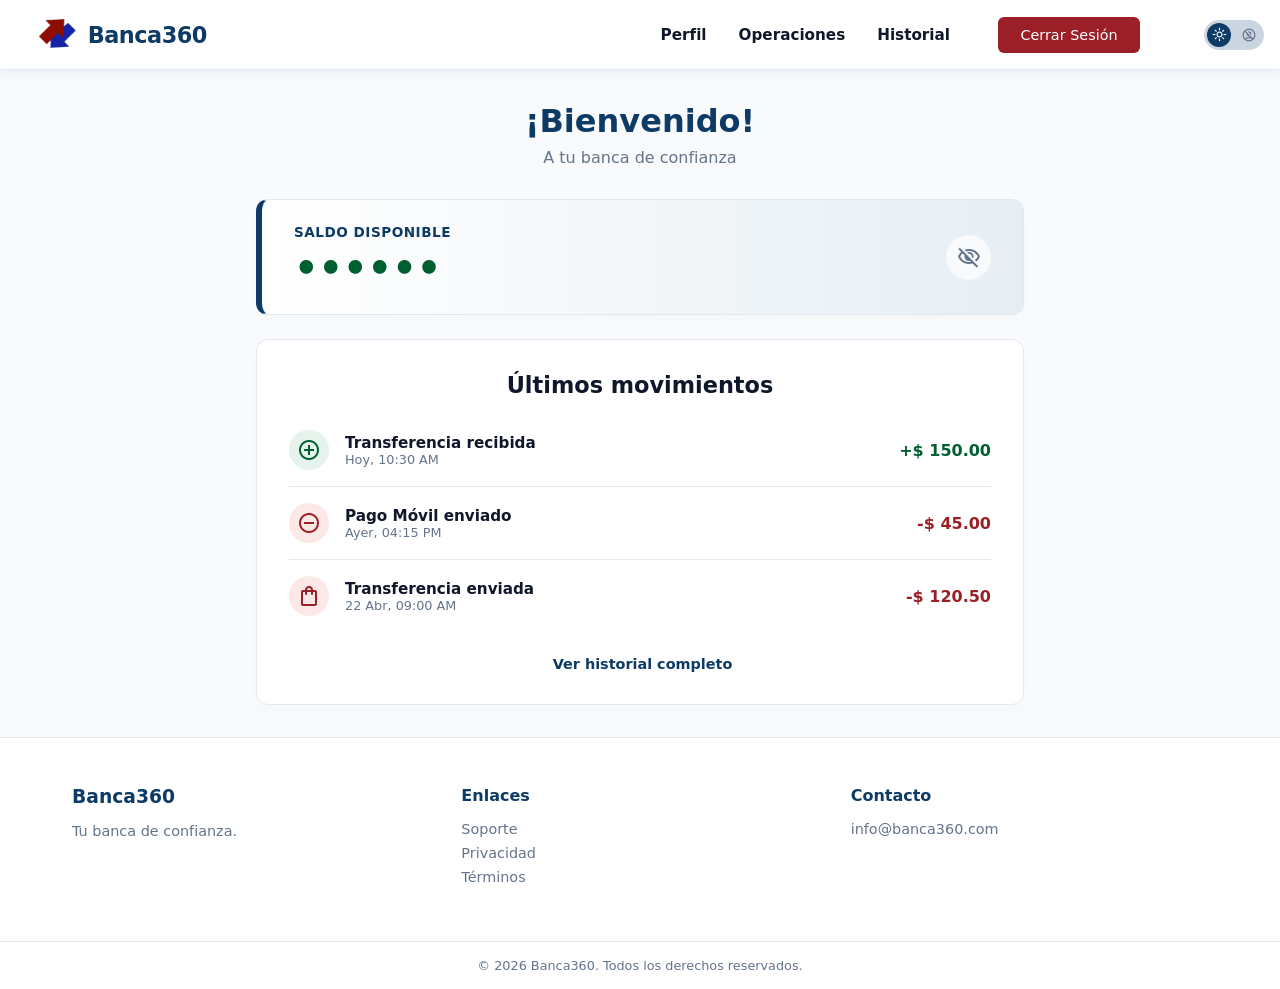
==== commit 042b7768: "colore cambiados" ====
--- a/dashboard.html
+++ b/dashboard.html
@@ -22,7 +22,6 @@
             </div>
             
             <ul class="nav-menu">
-                <li class="nav-item"><a href="dashboard.html" class="nav-link active">Inicio</a></li>
                 <li class="nav-item"><a href="perfil.html" class="nav-link">Perfil</a></li>
                 <li class="nav-item opdesplegables">
                     <a href="#" class="nav-link">Operaciones</a>
--- a/Style.css
+++ b/Style.css
@@ -1,28 +1,38 @@
 :root {
+    /* --- PALETA INSTITUCIONAL TRICOLOR (Estilo UCAB) --- */
+    --primary-color: #0D3B66;      /* Azul Institutional (Dominante, confianza y estructura) */
+    --primary-hover: #092A4A;      /* Azul más profundo para estados hover */
+    --primary-soft: #E6EEF4;       /* Azul muy claro para fondos sutiles o badges */
     
-    --primary-color: #1e3a8a; 
+    --accent-red: #9A1F26;         /* Rojo Carmesí (Botones principales, llamadas a la acción) */
+    --accent-red-hover: #7D181D;   
     
-    --primary-hover: #172554;
-    --primary-soft: #dbeafe;
-
-    --text-dark: #0f172a;   
-    --text-light: #64748b;
-    --bg-white: #ffffff;
-    --bg-light: #f1f5f9;    
-    --border-color: #cbd5e183;
-    --transition: all 0.3s ease;
-}
+    --banking-green: #005F30;      /* Verde Bancario (Balances positivos, éxitos y confirmaciones) */
+    --banking-green-soft: #E5F3EC; /* Fondo verde sutil */
+
+    /* Neutros de interfaz */
+    --text-dark: #0F172A;          /* Negro pizarra para lectura óptima */
+    --text-light: #64748B;         /* Gris secundario para textos informativos */
+    --bg-white: #FFFFFF;
+    --bg-light: #F8FAFC;           /* Fondo gris claro limpio y moderno */    
+    --border-color: #E2E8F0;
+    --transition: all 0.25s cubic-bezier(0.4, 0, 0.2, 1);
+}
+
 .dark-mode {
-    /* Colores Modo Oscuro */
-    --bg-main: #121212;
-    --bg-card: #1e1e1e;
-    --text-primary: #e0e0e0;
-    --text-secondary: #b0b0b0;
-    --border-color: #333333;
-    --navbar-bg: #000000;
-    --titulos-azul-color: #4169b2;
-    --azul-oscuro: #05183b;
-}
+    /* --- MODO OSCURO TRICOLOR PREMIUM --- */
+    --bg-main: #0B0F17;            /* Fondo azul noche ultra oscuro */
+    --bg-card: #1E293B;            /* Tarjetas en gris azulado metálico */
+    --text-primary: #F8FAFC;       /* Texto blanco platino */
+    --text-secondary: #94A3B8;     /* Texto gris atenuado */
+    --border-color: #334155;       /* Bordes integrados para la oscuridad */
+    --navbar-bg: #0F172A;          /* Barra de navegación azul oscuro profundo */
+    --primary-color: #142242;
+    /* Reasignación de contrastes en la oscuridad */
+    --titulos-azul-color: #ffffff;  /* Azul cielo brillante para destacar títulos */
+    --azul-oscuro: #0D1E32;        /* Fondo especial para balances oscuros */
+}
+
 * {
     margin: 0;
     padding: 0;
@@ -38,114 +48,140 @@
 
 /********************************************** MODO OSCURO *************************************************/
 .dark-mode {
-    background-color: #121212 !important;
-    color: #e0e0e0 !important;
-}
-
-/* Forzar a que todos los contenedores hereden el fondo */
+    background-color: var(--bg-main) !important;
+    color: var(--text-primary) !important;
+}
+
 .dark-mode body, 
 .dark-mode .main-content, 
 .dark-mode .container-fluid,
 .dark-mode section {
-    background-color: #121212 !important;
-}
+    background-color: var(--bg-main) !important;
+}
+
 .dark-mode legend,
-.dark-mode h3{
+.dark-mode h3 {
     color: var(--titulos-azul-color) !important;
 }
+
 .dark-mode h1,
 .dark-mode span,
 .dark-mode h2, 
 .dark-mode .welcome-container p,
-.dark-mode .task-card-custom p{
+.dark-mode .task-card-custom p {
     color: var(--text-primary) !important;
 }
-.dark-mode .spinner{
-     border: 3px solid rgba(255, 255, 255, 0.3);
-}
-.dark-mode .amount-container  input::placeholder,
-.dark-mode .currency-label{
+
+.dark-mode .spinner {
+     border: 3px solid rgba(56, 189, 248, 0.2);
+     border-top-color: var(--titulos-azul-color);
+}
+
+.dark-mode .amount-container input::placeholder,
+.dark-mode .currency-label {
    color: var(--titulos-azul-color) !important;
 }
-/* Ajuste para las tarjetas y formularios de Banca360 */
+
+/* Componentes en Modo Oscuro */
+.dark-mode .form-wrapper-custom{
+     background-color: var(--bg-main) !important;
+}
 .dark-mode .task-card-custom, 
-.dark-mode .form-wrapper-custom,
 .dark-mode .modal-content, 
 .dark-mode label,
 .dark-mode .password-collapse,
-
-.dark-mode .filter-btn{
-    background-color: #1e1e1e !important;
-    border-color: #333 !important;
-    color: #ffffff !important;
+.dark-mode .filter-btn {
+    background-color: var(--bg-card) !important;
+    border-color: #142237 !important;
+    color: var(--text-primary) !important;
 }
 
 .dark-mode .filter-btn.active {
     background-color: var(--primary-color) !important;
-}
-.dark-mode .filter-btn:hover  {
-    background-color: var(--primary-hover) !important;
-}
+    border-color: var(--primary-color) !important;
+}
+
+.dark-mode .filter-btn:hover {
+    background-color: #334155 !important;
+    border-color: var(--titulos-azul-color) !important;
+}
+
 .dark-mode .navbar,
 .dark-mode .nav-link,
-.dark-mode .opdesplegables-menu
-{
-    background-color: var(--text-dark) !important;
-    color: var(--text-light) !important;
-    border-top: 1px solid #031731;
-}
+.dark-mode .opdesplegables-menu {
+    background-color: var(--navbar-bg) !important;
+    color: var(--text-primary) !important;
+    border-top: 1px solid #0a1124;
+}
+
 .dark-mode .footer,
-.dark-mode .footer-bottom{
-    background-color: var(--text-dark) !important;
-    border-top: 1px solid #031f3b;
-   
-}
+.dark-mode .footer-bottom {
+    background-color: var(--navbar-bg) !important;
+    border-top: 1px solid #18233e;
+}
+
 .dark-mode .footer-section h3, 
 .dark-mode p, 
 .dark-mode h4, 
-.dark-modea{
-     color: rgb(248, 248, 248) !important;
-}
-.dark-mode .opdesplegables-menu a:hover{
+.dark-mode a {
+     color: var(--text-secondary) !important;
+}
+
+.dark-mode .opdesplegables-menu a:hover {
     background-color: var(--primary-color) !important;
-
-}
+    color: #ffffff !important;
+}
+
 .dark-mode .tx-modal-content {
     background: var(--bg-card) !important;
-}
+    border: 1px solid var(--border-color);
+}
+
 .dark-mode a {
-    color: #f4f5f6 !important;
-}
-.dark-mode a:hover{
+    color: var(--titulos-azul-color) !important;
+}
+
+.dark-mode a:hover {
     color: #ffffff !important;
 }
-/* Ajuste para inputs (Pago Móvil, Transferencias) */
+
+/* Inputs en Modo Oscuro */
 .dark-mode input, 
 .dark-mode select, 
 .dark-mode textarea {
-    background-color: #2c2c2c !important;
+    background-color: #1E293B !important;
     color: #ffffff !important;
-    border: 1px solid #444 !important;
-}
-.dark-mode .form-group option{
-    background-color: #2c2c2c !important;
-}
-.dark-mode .incoming { background: #3e8658 !important; color: #166534 !important; }
-.dark-mode .outgoing { background: #983434 !important; color: #991b1b !important; }
-.dark-mode .btn-eye-toggle{ background-color: var(--primary-hover) !important;}
-.dark-mode .btn-eye-toggle:hover{ background-color: var(--primary-color) !important;}
+    border: 1px solid var(--border-color) !important;
+}
+
+.dark-mode input:focus, 
+.dark-mode select:focus, 
+.dark-mode textarea:focus {
+    border-color: var(--titulos-azul-color) !important;
+}
+
+.dark-mode .form-group option {
+    background-color: #1E293B !important;
+}
+
+.dark-mode .incoming { background: rgba(0, 95, 48, 0.25) !important; color: #4ade80 !important; }
+.dark-mode .outgoing { background: rgba(154, 31, 38, 0.25) !important; color: #f87171 !important; }
+
+.dark-mode .btn-eye-toggle { background-color: #334155 !important; color: var(--text-primary) !important; }
+.dark-mode .btn-eye-toggle:hover { color: var(--titulos-azul-color) !important; }
+
 .dark-mode .transaction-item:hover {
-    background-color: var(--border-color)!important;
+    background-color: #334155 !important;
 }
 
 /*******************************************************************************************/
-/* --- Estilos del Interruptor de Tema --- */
+/* Interruptor de Tema (Tema Azul e Iconos Limpios) */
 .theme-switch {
     --sw-width: 60px;
     --sw-height: 30px;
     --sw-circle: 24px;
-    --sw-bg-light: #e2e8f0; /* Un gris suave que combina con tu --bg-light */
-    --sw-bg-dark: #0f172a;  /* Usando tu --text-dark */
+    --sw-bg-light: #cbd5e1; 
+    --sw-bg-dark: var(--bg-card);  
     user-select: none;
     display: inline-flex;
     align-items: center;
@@ -155,7 +191,7 @@
     height: var(--sw-height);
     border-radius: 30px;
     background-color: var(--sw-bg-light);
-    transition: background-color 0.3s ease;
+    transition: var(--transition);
     overflow: hidden;
 }
 
@@ -165,7 +201,6 @@
     width: 0; height: 0;
 }
 
-/* Iconos de fondo (los que se ven "apagados") */
 .theme-switch__icons {
     display: flex;
     justify-content: space-between;
@@ -177,17 +212,16 @@
 
 .theme-switch__icons .material-symbols-outlined {
     font-size: 16px;
-    color: #94a3b8; /* Gris tenue */
+    color: #64748b; 
     transition: color 0.3s ease;
 }
 
-/* El círculo deslizante azul */
 .theme-switch__circle {
     position: absolute;
     left: 3px;
     width: var(--sw-circle);
     height: var(--sw-circle);
-    background-color: var(--primary-color); /* Tu azul principal */
+    background-color: var(--primary-color); 
     border-radius: 50%;
     transition: transform 0.3s cubic-bezier(0.4, 0, 0.2, 1);
     z-index: 2;
@@ -201,41 +235,31 @@
     font-size: 15px;
     position: absolute;
     transition: opacity 0.2s ease;
-    font-variation-settings: 'FILL' 0, 'wght' 400;
-}
-
-/* Lógica de visibilidad de iconos dentro del círculo */
+}
+
 .moon-active { opacity: 0; }
 .sun-active { opacity: 1; }
 
-/* --- ESTADOS --- */
-
-/* Cuando el checkbox está activo (Modo Oscuro) */
 .theme-switch__input:checked + .theme-switch__icons + .theme-switch__circle {
-    transform: translateX(30px); /* Desliza a la derecha */
+    transform: translateX(30px); 
+    background-color: var(--titulos-azul-color); 
 }
 
 .theme-switch__input:checked + .theme-switch__icons + .theme-switch__circle .sun-active { opacity: 0; }
 .theme-switch__input:checked + .theme-switch__icons + .theme-switch__circle .moon-active { opacity: 1; }
 
-/* Cambio de fondo del switch basado en tu modo oscuro */
 .dark-mode .theme-switch {
     background-color: var(--bg-card) !important;
     border: 1px solid var(--border-color);
 }
 
-/* Ajuste manual si no quieres depender solo de la clase .dark-mode */
-.theme-switch__input:checked ~ .theme-switch__icons .sun-icon { color: #475569; }
 /***************************************************************************************/
-/* The slider */
+/* El Slider Alternativo */
 .slider {
-  --background: #28096b;
+  --background: #0D3B66;
   position: absolute;
   cursor: pointer;
-  top: 0;
-  left: 0;
-  right: 0;
-  bottom: 0;
+  top: 0; left: 0; right: 0; bottom: 0;
   background-color: var(--background);
   transition: .5s;
   border-radius: 30px;
@@ -249,18 +273,18 @@
   border-radius: 50%;
   left: 10%;
   bottom: 15%;
-  box-shadow: inset 8px -4px 0px 0px #fff000;
+  box-shadow: inset 8px -4px 0px 0px var(--accent-red); 
   background: var(--background);
   transition: .5s;
 }
 
 input:checked + .slider {
-  background-color: #522ba7;
+  background-color: var(--banking-green);
 }
 
 input:checked + .slider:before {
   transform: translateX(100%);
-  box-shadow: inset 15px -4px 0px 15px #fff000;
+  box-shadow: inset 15px -4px 0px 15px var(--accent-red);
 }
 
 /*////////////////////////////// NAVBAR //////////////////////////////*/
@@ -273,7 +297,8 @@
     position: sticky;
     top: 0;
     z-index: 1000;
-    box-shadow: 0 2px 10px rgba(0,0,0,0.05);
+    box-shadow: 0 4px 12px rgba(13, 59, 102, 0.05);
+    border-bottom: 1px solid var(--border-color);
 }
 
 .nav-container {
@@ -286,18 +311,17 @@
 }
 
 .nav-logo img {
-    height: 50px;    /* Ajusta este número según el tamaño de tu navbar */
-    width: auto;     /* Mantiene la proporción para que no se vea estirado */
+    height: 45px;    
+    width: auto;     
     display: block;
     object-fit: contain;
 }
 
 .nav-logo {
-    display: flex;         /* Esto pone la imagen y el texto en la misma línea */
-    align-items: center;   /* Centra la imagen y el texto verticalmente */
-    gap: 12px;             /* El espacio exacto entre la imagen y el texto */
-    
-    font-size: 1.5rem;
+    display: flex;         
+    align-items: center;   
+    gap: 12px;             
+    font-size: 1.4rem;
     font-weight: 700;
     color: var(--primary-color);
     text-decoration: none;
@@ -318,7 +342,7 @@
 .nav-link {
     text-decoration: none;
     color: var(--text-dark);
-    font-weight: 500;
+    font-weight: 600;
     font-size: 0.95rem;
     transition: var(--transition);
 }
@@ -333,15 +357,16 @@
     top: 100%;
     left: 0;
     background: var(--bg-white);
-    box-shadow: 0 10px 15px -3px rgba(0,0,0,0.1);
+    box-shadow: 0 10px 30px rgba(13, 59, 102, 0.08);
     border-radius: 8px;
     padding: 0.5rem 0;
-    min-width: 160px;
+    min-width: 170px;
     opacity: 0;
     visibility: hidden;
     transform: translateY(10px);
     transition: var(--transition);
     list-style: none;
+    border: 1px solid var(--border-color);
 }
 
 .opdesplegables:hover .opdesplegables-menu {
@@ -360,16 +385,16 @@
 }
 
 .opdesplegables-menu li a:hover {
-    background: var(--bg-light);
+    background: var(--primary-soft);
     color: var(--primary-color);
     padding-left: 1.5rem;
 }
 
-/* --- BOTÓN AUTH --- */
+/* --- BOTÓN PRINCIPAL ROJO CARMESÍ --- */
 .nav-auth-btn {
-    background: var(--primary-color);
+    background: var(--accent-red);
     color: white;
-    padding: 0.6rem 1.2rem;
+    padding: 0.6rem 1.4rem;
     border-radius: 6px;
     text-decoration: none;
     font-weight: 500;
@@ -379,14 +404,14 @@
 }
 
 .nav-auth-btn:hover {
-    background: #1d4ed8;
-    box-shadow: 0 4px 6px -1px rgba(37, 99, 235, 0.2);
+    background: var(--accent-red-hover);
+    box-shadow: 0 4px 12px rgba(154, 31, 38, 0.2);
 }
 
 /*////////////////////////////// FOOTER //////////////////////////////*/
 .footer {
     background: var(--bg-white);
-    border-top: 1px solid #e2e8f0;
+    border-top: 1px solid var(--border-color);
     padding: 3rem 0 1rem 0;
     margin-top: auto;
 }
@@ -402,7 +427,7 @@
 
 .footer-section h3, .footer-section h4 {
     margin-bottom: 1rem;
-    color: var(--text-dark);
+    color: var(--primary-color);
 }
 
 .footer-section p, .footer-section ul {
@@ -429,971 +454,306 @@
     text-align: center;
     margin-top: 3rem;
     padding-top: 1rem;
-    border-top: 1px solid #f1f5f9;
+    border-top: 1px solid var(--border-color);
     font-size: 0.8rem;
     color: var(--text-light);
 }
-/***************************************************/
 
 /* --- RESPONSIVE --- */
 @media screen and (max-width: 768px) {
-    .menu-toggle {
-        display: block;
-        cursor: pointer;
+    .menu-toggle { display: block; cursor: pointer; }
+    .bar {
+        display: block; width: 25px; height: 3px; margin: 5px auto;
+        background: var(--text-dark); transition: var(--transition);
     }
-    
-    .bar {
-        display: block;
-        width: 25px;
-        height: 3px;
-        margin: 5px auto;
-        background: var(--text-dark);
-        transition: var(--transition);
+    .nav-menu {
+        position: fixed; top: -100%; left: 0; flex-direction: column;
+        background: var(--bg-white); width: 100%; text-align: center;
+        transition: 0.3s; box-shadow: 0 10px 27px rgba(0, 0, 0, 0.05); padding: 2rem 0;
     }
-
-    .nav-menu {
-        position: fixed;
-        top: -100%;
-        left: 0;
-        flex-direction: column;
-        background: var(--bg-white);
-        width: 100%;
-        text-align: center;
-        transition: 0.3s;
-        box-shadow: 0 10px 27px rgba(0, 0, 0, 0.05);
-        padding: 2rem 0;
+    .nav-menu.active { top: 70px; }
+    .nav-item { margin: 1.5rem 0; }
+    .opdesplegables-menu {
+        position: static; opacity: 1; visibility: visible;
+        transform: none; box-shadow: none; display: none;
     }
-
-    .nav-menu.active {
-        top: 70px;
-    }
-
-    .nav-item {
-        margin: 1.5rem 0;
-    }
-
-    .opdesplegables-menu {
-        position: static;
-        opacity: 1;
-        visibility: visible;
-        transform: none;
-        box-shadow: none;
-        display: none;
-    }
-    
-    .opdesplegables:hover .opdesplegables-menu {
-        display: block;
-    }
-}
-
-/*////////////////////////////// FORMULARIO (MODIFICADO) //////////////////////////////*/
-
-/* Wrapper: Resetea el centrado del main y limita el ancho */
+    .opdesplegables:hover .opdesplegables-menu { display: block; }
+}
+
+/*////////////////////////////// FORMULARIO //////////////////////////////*/
 .form-wrapper-custom {
     max-width: 800px;
     margin: 2rem auto;
-    text-align: left; /* Corrige el problema de alineación */
+    text-align: left; 
     padding: 0 1rem;
 }
 
-/* La tarjeta blanca */
 .task-card-custom {
     background: var(--bg-white);
     padding: 2rem;
     border-radius: 12px;
-    box-shadow: 0 4px 6px -1px rgba(0,0,0,0.1);
-}
-
-.header-task h2 { 
-    margin-bottom: 0.5rem; 
-    font-size: 1.4rem; 
-    color: var(--text-dark); 
-    text-align: center;
-}
-
-.header-task h3 { 
-    margin-bottom: 0.5rem; 
-    font-size: 1.8rem; 
-    color: var(--text-dark); 
-    text-align: center;
-}
-.header-task p { 
-    color: var(--text-light); 
-    margin-bottom: 2rem; 
-    font-size: 1.1rem; 
-    text-align: center;
-}
-/* ********************** select ********************/
-
-/* El contenedor ayuda a poner la flecha personalizada */
-.select-caja-flecha {
-    position: relative;
-    width: 100%;
-}
-
+    box-shadow: 0 4px 15px rgba(0,0,0,0.02);
+    border: 1px solid var(--border-color);
+}
+
+.header-task h2 { margin-bottom: 0.5rem; font-size: 1.4rem; color: var(--text-dark); text-align: center;}
+.header-task h3 { margin-bottom: 0.5rem; font-size: 1.8rem; color: var(--text-dark); text-align: center;}
+.header-task p { color: var(--text-light); margin-bottom: 2rem; font-size: 1.1rem; text-align: center;}
+
+/* Select */
+.select-caja-flecha { position: relative; width: 100%; }
 .select-minimalista{
-    appearance: none; /* Quita el estilo de Windows/Mac */
-    -webkit-appearance: none;
-    padding: 0.8rem 1rem;
-    border: 1px solid #d7e3f1;
-    border-radius: 12px;
-    background-color: white;
-    font-size: 0.9rem;
-    width: 100%;
-    cursor: pointer;
-    color: #333;
-    /* La flechita de la imagen */
-    background-image: url("data:image/svg+xml,%3Csvg xmlns='http://www.w3.org/2000/svg' fill='none' viewBox='0 0 24 24' stroke='%23333'%3E%3Cpath stroke-linecap='round' stroke-linejoin='round' stroke-width='2' d='M19 9l-7 7-7-7'%3E%3C/path%3E%3C/svg%3E");
-    background-repeat: no-repeat;
-    background-position: right 1rem center;
-    background-size: 1rem;
-}
-
-/* El truco para las opciones */
-.custom-minimal-select option {
-    padding: 10px;
-    background-color: white;
-    color: #050834;
-}
-/*////////////////////////////// INPUT DE MONTO (RESPONSIVE & CENTRADO) //////////////////////////////*/
-
-.amount-group {
-    margin-bottom: 2.5rem;
-    width: 100%;
-    display: flex;
-    flex-direction: column;
-    align-items: center; /* Centra la etiqueta y el helper */
-}
-
+    appearance: none; -webkit-appearance: none;
+    padding: 0.8rem 1rem; border: 1px solid var(--border-color); border-radius: 12px;
+    background-color: white; font-size: 0.9rem; width: 100%; cursor: pointer; color: #333;
+    background-image: url("data:image/svg+xml,%3Csvg xmlns='http://www.w3.org/2000/svg' fill='none' viewBox='0 0 24 24' stroke='%230D3B66'%3E%3Cpath stroke-linecap='round' stroke-linejoin='round' stroke-width='2' d='M19 9l-7 7-7-7'%3E%3C/path%3E%3C/svg%3E");
+    background-repeat: no-repeat; background-position: right 1rem center; background-size: 1rem;
+}
+.custom-minimal-select option { padding: 10px; background-color: white; color: var(--text-dark); }
+
+/*////////////////////////////// INPUT DE MONTO //////////////////////////////*/
+.amount-group { margin-bottom: 2.5rem; width: 100%; display: flex; flex-direction: column; align-items: center; }
 .amount-container {
-    display: flex;
-    justify-content: center; /* Mantiene el contenido centrado horizontalmente */
-    align-items: baseline;   /* Alinea el texto 'Bs' con la base de los números */
-    gap: 12px;
-    padding: 1rem 0;
-    border-bottom: 2px solid #e2e8f0;
-    /* Responsive: ocupa el 90% del ancho móvil hasta un máximo de 400px */
-    width: 90%; 
-    max-width: 400px;
-    margin: 0 auto;
-    transition: var(--transition);
-    overflow: hidden; /* Red de seguridad para evitar desbordamientos */
-}
-
-.amount-container:focus-within {
-    border-color: var(--primary-color);
-}
-
-.currency-label {
-    /* Tamaño fluido: se encoge en móviles pequeños */
-    font-size: clamp(1.2rem, 5vw, 2rem); 
-    font-weight: 800;
-    color: var(--text-dark);
-    flex-shrink: 0; /* Evita que el símbolo se aplaste */
-}
-
+    display: flex; justify-content: center; align-items: baseline; gap: 12px; padding: 1rem 0;
+    border-bottom: 2px solid var(--border-color); width: 90%; max-width: 400px; margin: 0 auto;
+    transition: var(--transition); overflow: hidden; 
+}
+.amount-container:focus-within { border-color: var(--primary-color); }
+.currency-label { font-size: clamp(1.2rem, 5vw, 2rem); font-weight: 800; color: var(--primary-color); flex-shrink: 0; }
 .amount-container input {
-    border: none !important;
-    background: transparent !important;
-    /* Fuente fluida: entre 2rem y 3.5rem según el ancho de pantalla */
-    font-size: clamp(2rem, 8vw, 3.5rem) !important;
-    font-weight: 700;
-    color: var(--primary-color);
-    outline: none !important;
-    box-shadow: none !important;
-    padding: 0 !important;
-    text-align: center;
-    /* Ocupa el espacio disponible sin empujar el contenedor */
-    width: 100%;
-    min-width: 0; 
-}
-
-.amount-container input::placeholder {
-    color: #cbd5e1;
-}
-
+    border: none !important; background: transparent !important;
+    font-size: clamp(2rem, 8vw, 3.5rem) !important; font-weight: 700;
+    color: var(--primary-color); outline: none !important; box-shadow: none !important;
+    padding: 0 !important; text-align: center; width: 100%; min-width: 0; 
+}
+.amount-container input::placeholder { color: #cbd5e1; }
 .amount-helper {
-    display: flex;
-    align-items: center;
-    justify-content: center;
-    gap: 6px;
-    font-size: clamp(0.75rem, 3vw, 0.85rem);
-    color: var(--text-light);
-    margin-top: 1rem;
-    padding: 0 1rem;
-    text-align: center;
-}
-
-.amount-helper .material-symbols-outlined {
-    font-size: 1.1rem;
-    color: var(--primary-color);
-}
-
-/* Ajuste extra para pantallas extremadamente pequeñas */
+    display: flex; align-items: center; justify-content: center; gap: 6px;
+    font-size: clamp(0.75rem, 3vw, 0.85rem); color: var(--text-light); margin-top: 1rem; padding: 0 1rem; text-align: center;
+}
+.amount-helper .material-symbols-outlined { font-size: 1.1rem; color: var(--banking-green); }
+
 @media (max-width: 320px) {
-    .amount-container {
-        gap: 5px;
-    }
-    .amount-container input {
-        font-size: 1.8rem !important;
-    }
-}
-/*////////////////////////////// ESTILOS PARA INPUTS CON ÍCONO (NUEVO) //////////////////////////////*/
-
-.input-with-icon {
-    position: relative;
-    width: 100%;
-    display: flex;
-    align-items: center;
-}
-
-/* Estilo para el contenedor del ícono */
+    .amount-container { gap: 5px; }
+    .amount-container input { font-size: 1.8rem !important; }
+}
+
+/* Inputs con íconos */
+.input-with-icon { position: relative; width: 100%; display: flex; align-items: center; }
 .input-with-icon .icon-perfil{
-    position: absolute;
-    left: 1rem; /* Posición desde la izquierda */
-    display: flex;
-    align-items: center;
-    justify-content: center;
-    pointer-events: none; /* Importante para que el clic pase al input */
-    color: #a0aec0; /* Color gris de tu imagen */
-}
-
-/* Estilo para el ícono en sí (SVG o IMG) */
-.input-with-icon .icon-perfil svg,
-.input-with-icon .icon-perfil img {
-    width: 1.1rem; /* Tamaño del ícono */
-    height: 1.1rem;
-}
-
-/* Modificamos tu input existente para darle espacio al ícono */
-.input-with-icon input {
-    padding-left: 2.8rem !important; /* Mueve el texto a la derecha para no pisar el ícono */
-}
-
-/***************************************************/
-/* Grid de formulario */
-.form-row { 
-    display: grid; 
-    grid-template-columns: 1fr 1fr; 
-    gap: 1.5rem; 
-    margin-bottom: 1.5rem; 
-}
-.form-group { 
-    display: flex; 
-    flex-direction: column; 
-    gap: 0.5rem; 
-    margin-bottom: 1.5rem;
-}
-.form-group label { 
-    font-weight: 600; 
-    font-size: 0.9rem; 
-    color: var(--text-dark);
-}
-
-/* Estilos para las secciones del formulario */
-.form-section {
-    border: none;
-    border-top: 1px solid #e2e8f0;
-    margin-top: 2rem;
-    padding-top: 1.5rem;
-}
-
-/* El primer fieldset no necesita borde superior */
-.form-section:first-of-type {
-    border-top: none;
-    margin-top: 0;
-    padding-top: 0;
-}
+    position: absolute; left: 1rem; display: flex; align-items: center; justify-content: center; pointer-events: none; color: #a0aec0; 
+}
+.input-with-icon .icon-perfil svg, .input-with-icon .icon-perfil img { width: 1.1rem; height: 1.1rem; }
+.input-with-icon input { padding-left: 2.8rem !important; }
+
+/* Form Grids */
+.form-row { display: grid; grid-template-columns: 1fr 1fr; gap: 1.5rem; margin-bottom: 1.5rem; }
+.form-group { display: flex; flex-direction: column; gap: 0.5rem; margin-bottom: 1.5rem;}
+.form-group label { font-weight: 600; font-size: 0.9rem; color: var(--text-dark);}
+
+.form-section { border: none; border-top: 1px solid var(--border-color); margin-top: 2rem; padding-top: 1.5rem;}
+.form-section:first-of-type { border-top: none; margin-top: 0; padding-top: 0;}
 
 .section-title {
-    font-size: 1.1rem;
-    font-weight: 700;
-    color: var(--primary-color);
-    margin-bottom: 1rem;
-    padding: 0 0.5rem;
-    float: left; /* Permite que el título se comporte como un encabezado */
-    width: 100%;
-}
-
-/* Ajuste para que los rows no se peguen a la leyenda */
-.form-section .form-row {
-    clear: both;
-}
-
-.form-group input, .form-group select, .form-group textarea {
-    padding: 0.8rem;
-    border: 1px solid #d7e3f1;
-    border-radius: 12px;
-    font-size: 0.9rem;
-    width: 100%;
-}
-.form-group option{
-    font-size: 0.9rem; 
-    padding: 12px; 
-    background-color: #f0f5fd;
-}   
-  
-.form-group select:focus {
-    outline: none;
-    border-color: #b5bfdb;
-}
+    font-size: 1.1rem; font-weight: 700; color: var(--primary-color); margin-bottom: 1rem;
+    padding: 0 0.5rem; float: left; width: 100%;
+}
+.form-section .form-row { clear: both; }
+
+.form-group input, .form-group select, .form-group textarea { padding: 0.8rem; border: 1px solid var(--border-color); border-radius: 12px; font-size: 0.9rem; width: 100%;}
+.form-group option{ font-size: 0.9rem; padding: 12px; background-color: var(--bg-light);}   
+.form-group select:focus { outline: none; border-color: var(--primary-color);}
 .form-group input:focus, .form-group select:focus, .form-group textarea:focus {
-    outline: none;
-    border-color: #b5bfdb;
-    box-shadow: 0 0 0 2px rgba(183, 183, 196, 0.2);
-}
-
-/* Contenedor del grupo */
-.combo-id {
-    display: flex;
-    align-items: stretch;
-}
-
-/* Selector extra pequeño (XS) */
+    outline: none; border-color: var(--primary-color); box-shadow: 0 0 0 2px rgba(13, 59, 102, 0.1);
+}
+
+.combo-id { display: flex; align-items: stretch; }
 .select-tipo-xs {
-    width: 50px !important; /* Ancho mínimo para la letra y la flecha */
-    min-width: 50px !important;
-    padding-left: 0.6rem !important;
-    padding-right: 1.2rem !important; /* Espacio justo para la flecha */
-    border-right: 1px solid #d7e3f1 !important;
-    border-top-right-radius: 0 !important;
-    border-bottom-right-radius: 0 !important;
-    background-position: right 0.3rem center !important; /* Flecha pegada al borde derecho */
-    font-size: 0.85rem !important;
-}
-
-/* Ajuste del input para que use el resto del espacio */
-.combo-id input {
-    flex: 1;
-    border-top-left-radius: 0 !important;
-    border-bottom-left-radius: 0 !important;
-    padding-left: 0.8rem !important;
-}
-
-/* Reset de padding para la fecha (ya que no tiene icono) */
-.input-with-icon input[type="date"] {
-    padding-left: 0.8rem !important;
-}
-
-/* Contenedor de la sección */
-.form-section-container {
-    border: none;
-    border-top: 1px solid #e2e8f0; /* Línea sutil divisoria */
-    margin-top: 1rem;
-    position: relative;
-}
-
-/* El primer bloque no necesita línea arriba */
-.form-section-container:first-of-type {
-    border-top: none;
-    margin-top: 0;
-    padding-top: 0;
-}
-
-/* Título de la sección (Legend) */
+    width: 50px !important; min-width: 50px !important; padding-left: 0.6rem !important; padding-right: 1.2rem !important;
+    border-right: 1px solid var(--border-color) !important; border-top-right-radius: 0 !important; border-bottom-right-radius: 0 !important;
+    background-position: right 0.3rem center !important; font-size: 0.85rem !important;
+}
+.combo-id input { flex: 1; border-top-left-radius: 0 !important; border-bottom-left-radius: 0 !important; padding-left: 0.8rem !important;}
+.input-with-icon input[type="date"] { padding-left: 0.8rem !important; }
+
+.form-section-container { border: none; border-top: 1px solid var(--border-color); margin-top: 1rem; position: relative;}
+.form-section-container:first-of-type { border-top: none; margin-top: 0; padding-top: 0;}
+
 .custom-section-title {
-    font-size: 1.1rem;
-    font-weight: 700;
-    color: var(--primary-color); /* Usa el azul de tu proyecto */
-    display: block;
-    padding: 0;
-    margin: 0 0 1.5rem 0;
-    width: 100%;
-    float: none;
-}
-
-/* Ajuste para que las cuadrículas (form-row) respeten el espacio */
-.form-section-container .form-row {
-    margin-top: 0;
-}
-
+    font-size: 1.1rem; font-weight: 700; color: var(--primary-color); display: block; padding: 0; margin: 0 0 1.5rem 0; width: 100%; float: none;
+}
+.form-section-container .form-row { margin-top: 0; }
 
 .tags-input { display: flex; gap: 0.5rem; align-items: center; min-height: 42px;}
-.tag { background: #eef2ff; color: var(--primary-color); padding: 0.4rem 0.8rem; border-radius: 4px; font-size: 0.8rem; cursor: pointer; }
-
-/* Actions */
+.tag { background: var(--primary-soft); color: var(--primary-color); padding: 0.4rem 0.8rem; border-radius: 4px; font-size: 0.8rem; cursor: pointer; }
+
+/* Acciones */
 .form-actions { display: flex; justify-content: flex-end; gap: 1rem; margin-top: 1rem; }
-.btn-primary { background: var(--text-dark); color: white; padding: 0.8rem 1.5rem; border-radius: 6px; border: none; cursor: pointer; }
-.btn-secondary { background: white; border: 1px solid #e2e8f0; padding: 0.8rem 1.5rem; border-radius: 6px; cursor: pointer; }
-
-/* Responsive Form */
-@media (max-width: 600px) {
-    .form-row { grid-template-columns: 1fr; }
-}
-
-/* Lista de requisitos de contraseña */
-.password-requirements {
-    list-style: none;
-    padding: 0;
-    margin-top: 10px;
-    font-size: 0.8rem;
-    color: var(--text-light);
-}
-
-.password-requirements li {
-    display: flex;
-    align-items: center;
-    gap: 8px;
-    margin-bottom: 4px;
-}
-
-.password-requirements .material-symbols-outlined {
-    font-size: 0.9rem;
-    vertical-align: middle;
-}
-
-.password-requirements li.valid {
-    color: #10b981;
-}
-
-.form-footer-actions {
-    text-align: center;
-    margin-top: 1rem;
-}
-
+.btn-primary { background: var(--accent-red); color: white; padding: 0.8rem 1.5rem; border-radius: 6px; border: none; cursor: pointer; transition: var(--transition); }
+.btn-primary:hover { background: var(--accent-red-hover); }
+.btn-secondary { background: white; border: 1px solid var(--border-color); padding: 0.8rem 1.5rem; border-radius: 6px; cursor: pointer; color: var(--text-light); }
+
+@media (max-width: 600px) { .form-row { grid-template-columns: 1fr; } }
+
+/* Requisitos de Contraseña */
+.password-requirements { list-style: none; padding: 0; margin-top: 10px; font-size: 0.8rem; color: var(--text-light);}
+.password-requirements li { display: flex; align-items: center; gap: 8px; margin-bottom: 4px;}
+.password-requirements .material-symbols-outlined { font-size: 0.9rem; vertical-align: middle;}
+.password-requirements li.valid { color: var(--banking-green); } 
+
+.form-footer-actions { text-align: center; margin-top: 1rem; }
+
+/* BOTÓN DE CONFIRMACIÓN EN ROJO CARMESÍ BANCARIO */
 .btn-submit-full {
-    background: var(--primary-color);
-    color: white;
-    padding: 1rem;
-    border-radius: 6px;
-    border: none;
-    font-weight: 500;
-    font-size: 0.9rem;
-    transition: var(--transition);
-    width: 100%;
-    cursor: pointer;
-}
-
+    background: var(--accent-red); color: white; padding: 1rem; border-radius: 6px; border: none; font-weight: 600; font-size: 0.95rem; transition: var(--transition); width: 100%; cursor: pointer;
+}
 .btn-submit-full:hover {
-    background: #0a365c !important;;
-    box-shadow: 0 4px 6px -1px rgba(37, 99, 235, 0.2);
-}
-
-.login-prompt {
-    margin-top: 1.5rem;
-    font-size: 0.9rem;
-    color: var(--text-light);
-    text-align: center;
-    
-}
-
-.login-link {
-    color: var(--primary-color);
-    font-weight: 600;
-    text-decoration: none;
-    transition: var(--transition);
-}
-
-.login-link:hover {
-    text-decoration: underline;
-}
-
-/* --- LOGIN --- */
-.form-login-container {
-    max-width: 450px !important; 
-}
-
-.centered-header {
-    text-align: center;
-}
-
-/* --- SPINNER --- */
+    background: var(--accent-red-hover) !important;
+    box-shadow: 0 4px 14px rgba(154, 31, 38, 0.2);
+}
+
+.login-prompt { margin-top: 1.5rem; font-size: 0.9rem; color: var(--text-light); text-align: center; }
+.login-link { color: var(--primary-color); font-weight: 600; text-decoration: none; transition: var(--transition);}
+.login-link:hover { text-decoration: underline; }
+
+.form-login-container { max-width: 450px !important; }
+.centered-header { text-align: center; }
+
+/* Spinner */
 .spinner {
-    display: none;
-    width: 20px;
-    height: 20px;
-    border: 3px solid rgba(255,255,255,0.3);
-    border-radius: 50%;
-    border-top-color: #fff;
-    animation: spin 1s ease-in-out infinite;
-    margin-left: 10px;
-}
-
-.spinner.show {
-    display: block;
-}
-
-@keyframes spin { 
-    to { transform: rotate(360deg); } 
-}
-
-.btn-loading { 
-    display: flex !important; 
-    align-items: center; 
-    justify-content: center; 
-    pointer-events: none; 
-    opacity: 0.8; 
-}
-
-.dashboard-grid {
-    display: flex;
-    flex-direction: column;
-    gap: 1.5rem;
-    max-width: 800px;
-    margin: 0 auto;
-}
-
-/* --- DASHBOARD --- */
-.welcome-container {
-    margin-bottom: 2rem;
-}
-
-.welcome-container h1 {
-    color: var(--text-dark);
-    font-size: 2rem;
-    margin-bottom: 0.2rem;
-    text-align: center;
-}
-
-.welcome-container p {
-    color: var(--text-dark);
-    font-size: 1rem;
-    margin-bottom: 0.2rem;
-    margin-top: 0.5rem;
-    text-align: center;
-}
-
+    display: none; width: 20px; height: 20px; border: 3px solid rgba(13, 59, 102, 0.2); border-radius: 50%; border-top-color: var(--primary-color); animation: spin 1s ease-in-out infinite; margin-left: 10px;
+}
+.spinner.show { display: block; }
+@keyframes spin { to { transform: rotate(360deg); } }
+.btn-loading { display: flex !important; align-items: center; justify-content: center; pointer-events: none; opacity: 0.8; }
+
+/* Dashboard Global */
+.dashboard-grid { display: flex; flex-direction: column; gap: 1.5rem; max-width: 800px; margin: 0 auto;}
+.welcome-container { margin-bottom: 2rem; }
+.welcome-container h1 { color: var(--primary-color); font-size: 2rem; margin-bottom: 0.2rem; text-align: center;}
+.welcome-container p { color: var(--text-light); font-size: 1rem; margin-bottom: 0.2rem; margin-top: 0.5rem; text-align: center;}
+
+/* TARJETA DE BALANCE EN AZUL INSTITUCIONAL CON DETALLE VERDE */
 .balance-card {
-    display: flex;
-    justify-content: space-between;
-    align-items: center;
-    border-left: 6px solid #06385aa2;
+    display: flex; justify-content: space-between; align-items: center;
+    border-left: 6px solid var(--primary-color); 
     padding: 1.5rem 2rem !important;
-}
-
-.balance-info {
-    display: flex;
-    flex-direction: column;
-}
-
-.balance-label {
-    font-size: 0.85rem;
-    color: var(--text-light);
-    text-transform: uppercase;
-    font-weight: 600;
-}
-
-.amount-wrapper h2 {
-    font-size: 2.2rem;
-    color: var(--primary-color);
-    margin: 5px 0 0 0;
-}
+    background: linear-gradient(to right, #ffffff, var(--primary-soft));
+}
+.balance-info { display: flex; flex-direction: column; }
+.balance-label { font-size: 0.85rem; color: var(--primary-color); text-transform: uppercase; font-weight: 700; letter-spacing: 0.5px;}
+.amount-wrapper h2 { font-size: 2.4rem; color: var(--banking-green); font-weight: 700; margin: 5px 0 0 0;}
 
 .btn-eye-toggle {
-    background: var(--bg-light);
-    border: none;
-    border-radius: 50%;
-    width: 45px;
-    height: 45px;
-    cursor: pointer;
-    display: flex;
-    align-items: center;
-    justify-content: center;
-    color: var(--text-light);
-    transition: var(--transition);
-}
-
-.btn-eye-toggle:hover {
-    background: #e2e8f0;
-    color: var(--primary-color);
-}
+    background: var(--bg-light); border: none; border-radius: 50%; width: 45px; height: 45px; cursor: pointer; display: flex; align-items: center; justify-content: center; color: var(--text-light); transition: var(--transition);
+}
+.btn-eye-toggle:hover { background: #cbd5e1; color: var(--primary-color); }
 
 /* Transacciones */
-.transaction-list {
-    list-style: none;
-    margin-top: 1rem;
-}
-
-.transaction-item {
-    display: flex;
-    align-items: center;
-    padding: 1rem 0;
-    border-bottom: 1px solid #f1f5f9;
-}
-
-.transaction-item:last-child {
-    border-bottom: none;
-}
-
-.tx-icon {
-    width: 40px;
-    height: 40px;
-    border-radius: 50%;
-    display: flex;
-    align-items: center;
-    justify-content: center;
-    margin-right: 1rem;
-}
-
-.incoming { background: #dcfce7; color: #166534; }
-.outgoing { background: #fee2e2; color: #991b1b; }
+.transaction-list { list-style: none; margin-top: 1rem; }
+.transaction-item { display: flex; align-items: center; padding: 1rem 0; border-bottom: 1px solid var(--border-color);}
+.transaction-item:last-child { border-bottom: none; }
+.tx-icon { width: 40px; height: 40px; border-radius: 50%; display: flex; align-items: center; justify-content: center; margin-right: 1rem;}
+
+/* Control de transacciones entrantes y salientes */
+.incoming { background: var(--banking-green-soft); color: var(--banking-green); }
+.outgoing { background: #FCE8E6; color: var(--accent-red); }
 
 .tx-info { flex: 1; }
-.tx-name { font-weight: 600; font-size: 0.95rem; }
+.tx-name { font-weight: 600; font-size: 0.95rem; color: var(--text-dark); }
 .tx-date { font-size: 0.8rem; color: var(--text-light); }
-
 .tx-amount { font-weight: 700; }
-.positive { color: #16a34a; }
-.negative { color: #dc2626; }
+.positive { color: var(--banking-green); }
+.negative { color: var(--accent-red); }
 
 .hidden { display: none !important; }
 
-/* --- LÓGICA DE CENTRADO TOTAL --- */
-.layout-centrado-total {
-    display: flex;
-    flex-direction: column;
-    min-height: 100vh; 
-}
-
-.layout-centrado-total .page-content-wrapper {
-    flex: 1; 
-    display: flex;
-    align-items: center;
-    justify-content: center; 
-    padding: 0;
-}
-
-.layout-centrado-total .form-wrapper-custom {
-    margin: 0 !important; 
-    width: 100%;
-    max-width: 500px; 
-}
-
-
-.card-logout-centrada {
-    text-align: center;
-}
-
-.icon-finalizado {
-    font-size: 4rem !important;
-    color: #10b981;
-    margin-bottom: 1rem;
-}
-
-.btn-regreso-centrado {
-    display: block;
-    text-decoration: none;
-}
-
-/* --- FOOTER MINIMALISTA --- */
-.layout-centrado-total .footer {
-    padding: 1rem 0 !important; 
-    margin-top: 0 !important;
-    border-top: none !important;
-}
-
-.layout-centrado-total .footer-bottom {
-    margin-top: 0 !important;
-    padding-top: 0 !important;
-    border-top: none !important;
-    font-size: 0.75rem !important;
-}
-
-.layout-centrado-total .footer-container {
-    display: none; 
-}
-
-/* --- ESTILOS DE HISTORIAL Y FILTROS --- */
-
-.filter-container {
-    display: flex;
-    gap: 10px;
-    margin-bottom: 1.5rem;
-}
-
+/* Centrado */
+.layout-centrado-total { display: flex; flex-direction: column; min-height: 100vh; }
+.layout-centrado-total .page-content-wrapper { flex: 1; display: flex; align-items: center; justify-content: center; padding: 0;}
+.layout-centrado-total .form-wrapper-custom { margin: 0 !important; width: 100%; max-width: 500px; }
+.card-logout-centrada { text-align: center; }
+.icon-finalizado { font-size: 4rem !important; color: var(--banking-green); margin-bottom: 1rem;}
+.btn-regreso-centrado { display: block; text-decoration: none; }
+
+/* Footer minimal */
+.layout-centrado-total .footer { padding: 1rem 0 !important; margin-top: 0 !important; border-top: none !important;}
+.layout-centrado-total .footer-bottom { margin-top: 0 !important; padding-top: 0 !important; border-top: none !important; font-size: 0.75rem !important;}
+.layout-centrado-total .footer-container { display: none; }
+
+/* Historial y Filtros */
+.filter-container { display: flex; gap: 10px; margin-bottom: 1.5rem;}
 .filter-btn {
-    padding: 0.6rem 1.2rem;
-    border-radius: 20px;
-    border: 1px solid #d7e3f1;
-    background: white;
-    color: var(--text-light);
-    cursor: pointer;
-    font-size: 0.85rem;
-    font-weight: 500;
-    transition: var(--transition);
-}
-
-.filter-btn:hover {
-    background: var(--bg-light);
-    border-color: var(--primary-color);
-}
-
+    padding: 0.6rem 1.2rem; border-radius: 20px; border: 1px solid var(--border-color); background: white; color: var(--text-light); cursor: pointer; font-size: 0.85rem; font-weight: 600; transition: var(--transition);
+}
+.filter-btn:hover { background: var(--bg-light); border-color: var(--primary-color); color: var(--primary-color); }
 .filter-btn.active {
-    background: var(--primary-color);
-    color: white;
-    border-color: var(--primary-color);
-    box-shadow: 0 4px 6px -1px rgba(37, 99, 235, 0.2);
-}
-
-/* Ajuste de la fila de transacción */
-.btn-detail-icon {
-    margin-left: 1rem;
-    color: var(--text-light);
-    display: flex;
-    align-items: center;
-    transition: var(--transition);
-}
-
-.btn-detail-icon:hover {
-    color: var(--primary-color);
-    transform: translateX(3px);
-}
-
-.tx-entry {
-    transition: all 0.2s ease-in-out;
-}
-
-/* Estilo para que se vea clickable */
-.transaction-item:hover {
-    background-color: #fcfdfe;
-    
-    border-radius:5px ;
-}
-/* --- ESTILOS DE PERFIL --- */
-
-.profile-header {
-    text-align: center;
-    margin-bottom: 2rem;
-}
-
-.avatar-container {
-    margin-bottom: 1rem;
-}
-
-
-
-.profile-card {
-    margin-bottom: 1.5rem !important;
-}
-
-.profile-info-grid {
-    display: grid;
-    grid-template-columns: 1fr 1fr; /* Dos columnas en pantallas grandes */
-    gap: 1.5rem;
-    margin-top: 1rem;
-}
-
-/* Ajuste para móvil */
-@media (max-width: 600px) {
-    .profile-info-grid {
-        grid-template-columns: 1fr;
-    }
-}
-
-.info-item label {
-    font-size: 0.8rem;
-    color: var(--text-light);
-    display: block;
-    margin-bottom: 4px;
-    text-transform: uppercase;
-    font-weight: 700;
-}
-
-.info-item p {
-    font-size: 1rem;
-    color: var(--text-dark);
-    font-weight: 500;
-}
-
-/* Opciones de Seguridad */
+    background: var(--primary-color); color: white; border-color: var(--primary-color); box-shadow: 0 4px 12px rgba(13, 59, 102, 0.15);
+}
+
+.btn-detail-icon { margin-left: 1rem; color: var(--text-light); display: flex; align-items: center; transition: var(--transition);}
+.btn-detail-icon:hover { color: var(--primary-color); transform: translateX(3px); }
+.tx-entry { transition: all 0.2s ease-in-out; }
+.transaction-item:hover { background-color: var(--bg-light); border-radius: 5px ; }
+
+/* Vista Perfil */
+.profile-header { text-align: center; margin-bottom: 2rem; }
+.avatar-container { margin-bottom: 1rem; }
+.profile-card { margin-bottom: 1.5rem !important; }
+.profile-info-grid { display: grid; grid-template-columns: 1fr 1fr; gap: 1.5rem; margin-top: 1rem;}
+
+@media (max-width: 600px) { .profile-info-grid { grid-template-columns: 1fr; } }
+
+.info-item label { font-size: 0.8rem; color: var(--text-light); display: block; margin-bottom: 4px; text-transform: uppercase; font-weight: 700;}
+.info-item p { font-size: 1rem; color: var(--text-dark); font-weight: 600;}
+
 .security-item {
-    display: flex;
-    justify-content: space-between;
-    align-items: center;
-    padding: 1rem 0;
-    border-bottom: 1px solid var(--border-color);
-}
-
-.security-item:last-child {
-    border-bottom: none;
-}
-
-.sec-title {
-    font-weight: 600;
-    color: var(--text-dark);
-}
-
-.sec-desc {
-    font-size: 0.85rem;
-    color: var(--text-light);
-}
-
-.status-badge {
-    padding: 4px 12px;
-    border-radius: 20px;
-    font-size: 0.75rem;
-    font-weight: 700;
-}
-
-.status-badge.valid {
-    background: #dcfce7;
-    color: #166534;
-}
-/* --- ESTILOS DEL DESPLEGABLE --- */
+    display: flex; justify-content: space-between; align-items: center; padding: 1rem 0; border-bottom: 1px solid var(--border-color);
+}
+.security-item:last-child { border-bottom: none; }
+.sec-title { font-weight: 600; color: var(--text-dark); }
+.sec-desc { font-size: 0.85rem; color: var(--text-light); }
+
+.status-badge { padding: 4px 12px; border-radius: 20px; font-size: 0.75rem; font-weight: 700;}
+.status-badge.valid { background: var(--banking-green-soft); color: var(--banking-green); }
+
+/* Collapse de seguridad */
 .password-collapse {
-    max-height: 0;
-    overflow: hidden;
-    opacity: 0;
-    transition: max-height 0.5s cubic-bezier(0.4, 0, 0.2, 1), 
-                opacity 0.4s ease, 
-                margin 0.4s ease;
-    background: var(--bg-light);
-    border-radius: 8px;
-}
-
-.password-collapse.show {
-    max-height: 500px; /* Suficiente para los nuevos campos */
-    opacity: 1;
-    margin-top: 1rem;
-    padding: 1.5rem;
-    border: 1px solid var(--border-color);
-}
-
-/* Estilo para los checks de validación */
-.password-requirements {
-    margin-top: 10px;
-}
-
-.requirement {
-    display: flex;
-    align-items: center;
-    gap: 8px;
-    font-size: 0.85rem;
-    color: var(--text-light);
-    margin-bottom: 4px;
-    transition: color 0.3s ease;
-}
-
-.requirement.valid {
-    color: #166534; /* Verde éxito */
-}
-
-.requirement .material-symbols-outlined {
-    font-size: 16px;
-}
-
-/* Botón de información al lado del monto */
-.btn-info-detail {
-    background: none;
-    border: none;
-    color: var(--primary-color);
-    cursor: pointer;
-    margin-left: 10px;
-    display: flex;
-    align-items: center;
-    transition: transform 0.2s;
-}
-
-.btn-info-detail:hover {
-    transform: scale(1.2);
-}
-
+    max-height: 0; overflow: hidden; opacity: 0; transition: max-height 0.5s cubic-bezier(0.4, 0, 0.2, 1), opacity 0.4s ease, margin 0.4s ease; background: var(--bg-light); border-radius: 8px;
+}
+.password-collapse.show { max-height: 500px; opacity: 1; margin-top: 1rem; padding: 1.5rem; border: 1px solid var(--border-color); }
+
+.requirement { display: flex; align-items: center; gap: 8px; font-size: 0.85rem; color: var(--text-light); margin-bottom: 4px; transition: color 0.3s ease;}
+.requirement.valid { color: var(--banking-green); }
+.requirement .material-symbols-outlined { font-size: 16px; }
+
+.btn-info-detail { background: none; border: none; color: var(--primary-color); cursor: pointer; margin-left: 10px; display: flex; align-items: center; transition: transform 0.2s;}
+.btn-info-detail:hover { transform: scale(1.2); }
+
+/* Modales */
 .tx-modal-overlay {
-    position: fixed;
-    top: 0;
-    left: 0;
-    width: 100%;
-    height: 100%;
-    background: rgba(0, 0, 0, 0.5);
-    backdrop-filter: blur(4px);
-    display: none; /* Oculta por defecto */
-    justify-content: center;
-    align-items: center;
-    z-index: 3000;
-}
-
+    position: fixed; top: 0; left: 0; width: 100%; height: 100%; background: rgba(15, 23, 42, 0.4); backdrop-filter: blur(4px); display: none; justify-content: center; align-items: center; z-index: 3000;
+}
 .tx-modal-content {
-    background: white;
-    padding: 25px;
-    border-radius: 15px;
-    width: 90%;
-    max-width: 350px;
-    box-shadow: 0 10px 25px rgba(0,0,0,0.2);
-    animation: slideIn 0.3s ease-out;
-}
-
-@keyframes slideIn {
-    from { transform: translateY(20px); opacity: 0; }
-    to { transform: translateY(0); opacity: 1; }
-}
-
-.tx-modal-header {
-    display: flex;
-    justify-content: space-between;
-    align-items: center;
-    margin-bottom: 20px;
-    border-bottom: 1px solid #eee;
-    padding-bottom: 10px;
-}
-
-.close-modal {
-    font-size: 28px;
-    cursor: pointer;
-    color: #999;
-}
-
-.detail-item {
-    margin-bottom: 15px;
-    display: flex;
-    flex-direction: column;
-}
-
-.detail-item label {
-    font-size: 0.8rem;
-    color: #64748b;
-    text-transform: uppercase;
-    font-weight: bold;
-}
-
-.detail-item p {
-    font-size: 1rem;
-    color: #1e293b;
-    margin: 0;
-}
-
-.profile-header {
-    text-align: center;
-    margin-bottom: 30px;
-}
-
-.avatar-container .material-symbols-outlined {
-    font-size: 100px;
-    color: var(--primary-color);
-}
-
-.profile-card .header-task h3 {
-    text-align: left;
-    display: flex;
-    align-items: center;
-}
-
-.profile-card .header-task h3 .material-symbols-outlined {
-    margin-right: 8px;
-}
+    background: white; padding: 25px; border-radius: 15px; width: 90%; max-width: 350px; box-shadow: 0 10px 30px rgba(13, 59, 102, 0.1); animation: slideIn 0.3s ease-out;
+}
+@keyframes slideIn { from { transform: translateY(20px); opacity: 0; } to { transform: translateY(0); opacity: 1; } }
+
+.tx-modal-header { display: flex; justify-content: space-between; align-items: center; margin-bottom: 20px; border-bottom: 1px solid var(--border-color); padding-bottom: 10px;}
+.close-modal { font-size: 28px; cursor: pointer; color: #999; }
+
+.detail-item { margin-bottom: 15px; display: flex; flex-direction: column; }
+.detail-item label { font-size: 0.8rem; color: var(--text-light); text-transform: uppercase; font-weight: bold;}
+.detail-item p { font-size: 1rem; color: var(--text-dark); margin: 0; }
+
+.avatar-container .material-symbols-outlined { font-size: 100px; color: var(--primary-color); }
+.profile-card .header-task h3 { text-align: left; display: flex; align-items: center;}
+.profile-card .header-task h3 .material-symbols-outlined { margin-right: 8px; }
 
 .security-item {
-    display: flex;
-    justify-content: space-between;
-    align-items: center;
-    background: var(--border-color);
-    padding: 15px;
-    border-radius: 8px;
-    border-left: 5px solid var(--primary-color);
-}
-
-.password-requirements {
-    margin-top: 10px;
-    display: flex;
-    gap: 20px;
-}
-
-.requirement {
-    font-size: 0.8rem;
-    display: flex;
-    align-items: center;
-    color: var(--text-light);
-}
-
-.text-danger {
-    color: var(--primary-color) !important;
-}
+    display: flex; justify-content: space-between; align-items: center; background: var(--bg-light); padding: 15px; border-radius: 8px; border-left: 5px solid var(--primary-color);
+}
+.password-requirements { margin-top: 10px; display: flex; gap: 20px; }
+.requirement { font-size: 0.8rem; display: flex; align-items: center; color: var(--text-light); }
+
+.text-danger { color: var(--accent-red) !important; }
